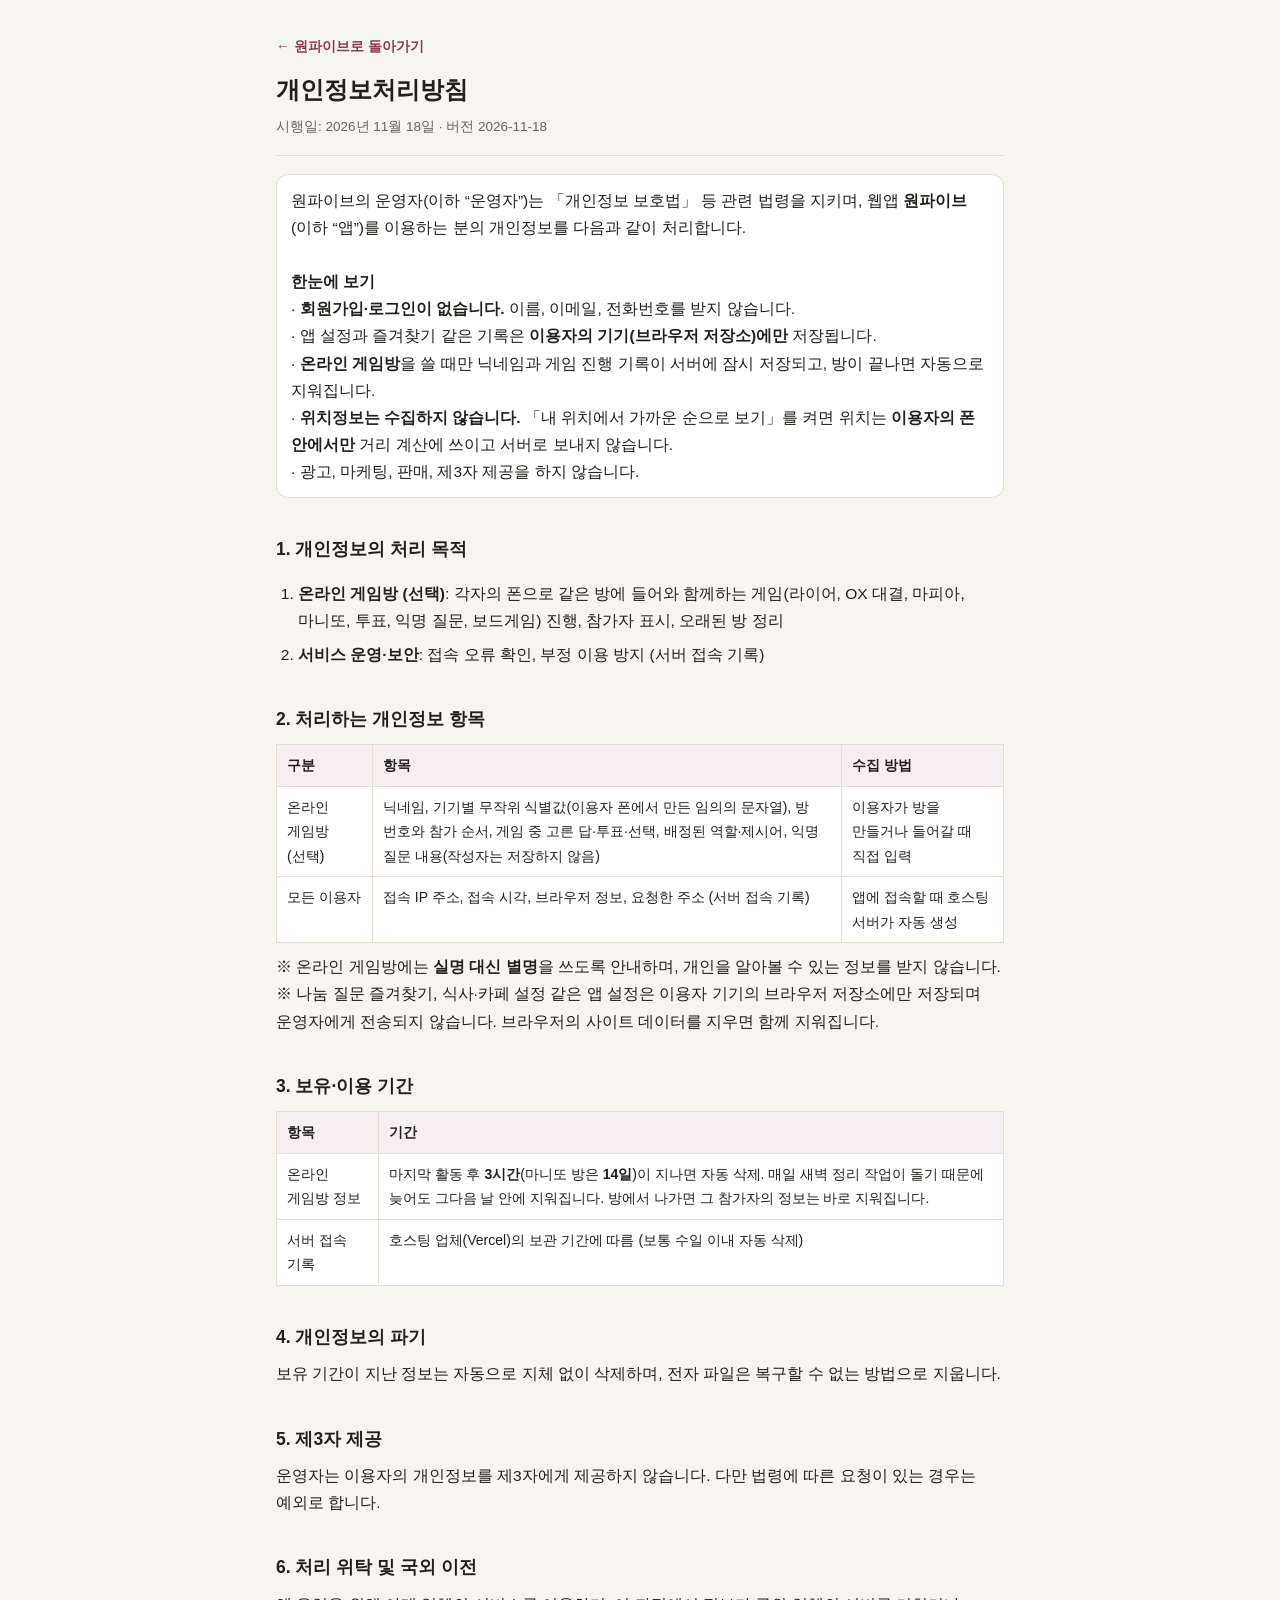
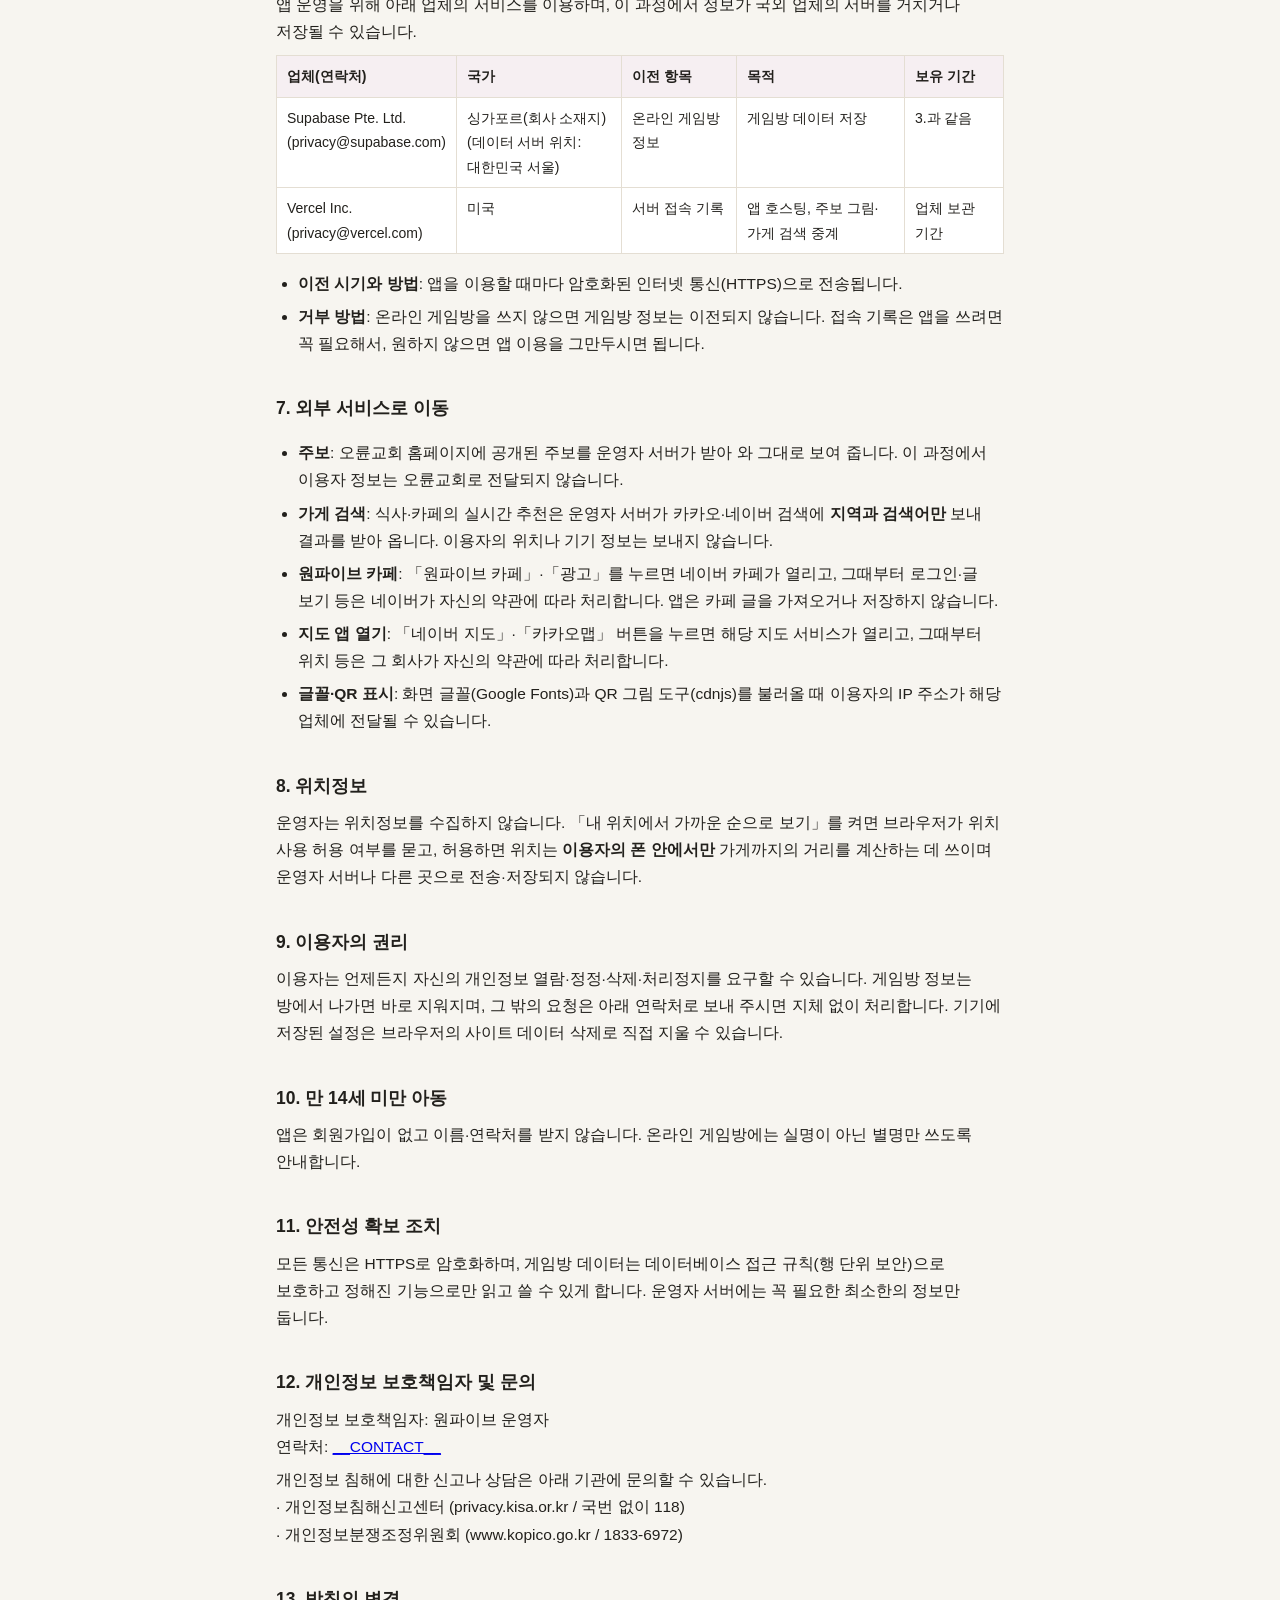
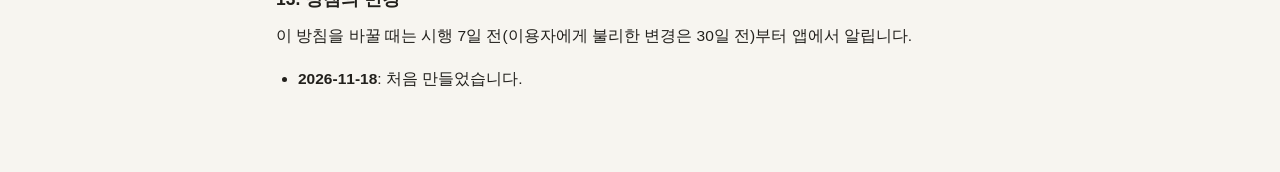
==== privacy.html @ e2923f2f "홈: 🎭 원파이브 카페 바로가기 + 📢 광고 게시판 버튼 (처리방침에 외부 링크 안내) Co-Authored-By: Claude Opus 5.5 <noreply@anthropic." ====
<!doctype html>
<html lang="ko">
<head>
<meta charset="utf-8">
<meta name="viewport" content="width=device-width,initial-scale=1">
<title>개인정보처리방침 · 원파이브</title>
<link rel="stylesheet" href="legal.css">
</head>
<body><div class="wrap">
<header><a href="/">← 원파이브로 돌아가기</a>
<h1>개인정보처리방침</h1>
<div class="meta">시행일: 2026년 11월 18일 · 버전 2026-11-18</div></header>

<div class="box">원파이브의 운영자(이하 “운영자”)는 「개인정보 보호법」 등 관련 법령을 지키며, 웹앱 <b>원파이브</b>(이하 “앱”)를 이용하는 분의 개인정보를 다음과 같이 처리합니다.<br><br>
<b>한눈에 보기</b><br>
· <b>회원가입·로그인이 없습니다.</b> 이름, 이메일, 전화번호를 받지 않습니다.<br>
· 앱 설정과 즐겨찾기 같은 기록은 <b>이용자의 기기(브라우저 저장소)에만</b> 저장됩니다.<br>
· <b>온라인 게임방</b>을 쓸 때만 닉네임과 게임 진행 기록이 서버에 잠시 저장되고, 방이 끝나면 자동으로 지워집니다.<br>
· <b>위치정보는 수집하지 않습니다.</b> 「내 위치에서 가까운 순으로 보기」를 켜면 위치는 <b>이용자의 폰 안에서만</b> 거리 계산에 쓰이고 서버로 보내지 않습니다.<br>
· 광고, 마케팅, 판매, 제3자 제공을 하지 않습니다.</div>

<h2 id="p1">1. 개인정보의 처리 목적</h2>
<ol>
<li><b>온라인 게임방 (선택)</b>: 각자의 폰으로 같은 방에 들어와 함께하는 게임(라이어, OX 대결, 마피아, 마니또, 투표, 익명 질문, 보드게임) 진행, 참가자 표시, 오래된 방 정리</li>
<li><b>서비스 운영·보안</b>: 접속 오류 확인, 부정 이용 방지 (서버 접속 기록)</li>
</ol>

<h2 id="p2">2. 처리하는 개인정보 항목</h2>
<table>
<tr><th>구분</th><th>항목</th><th>수집 방법</th></tr>
<tr><td>온라인 게임방 (선택)</td><td>닉네임, 기기별 무작위 식별값(이용자 폰에서 만든 임의의 문자열), 방 번호와 참가 순서, 게임 중 고른 답·투표·선택, 배정된 역할·제시어, 익명 질문 내용(작성자는 저장하지 않음)</td><td>이용자가 방을 만들거나 들어갈 때 직접 입력</td></tr>
<tr><td>모든 이용자</td><td>접속 IP 주소, 접속 시각, 브라우저 정보, 요청한 주소 (서버 접속 기록)</td><td>앱에 접속할 때 호스팅 서버가 자동 생성</td></tr>
</table>
<p>※ 온라인 게임방에는 <b>실명 대신 별명</b>을 쓰도록 안내하며, 개인을 알아볼 수 있는 정보를 받지 않습니다.<br>
※ 나눔 질문 즐겨찾기, 식사·카페 설정 같은 앱 설정은 이용자 기기의 브라우저 저장소에만 저장되며 운영자에게 전송되지 않습니다. 브라우저의 사이트 데이터를 지우면 함께 지워집니다.</p>

<h2 id="p3">3. 보유·이용 기간</h2>
<table>
<tr><th>항목</th><th>기간</th></tr>
<tr><td>온라인 게임방 정보</td><td>마지막 활동 후 <b>3시간</b>(마니또 방은 <b>14일</b>)이 지나면 자동 삭제. 매일 새벽 정리 작업이 돌기 때문에 늦어도 그다음 날 안에 지워집니다. 방에서 나가면 그 참가자의 정보는 바로 지워집니다.</td></tr>
<tr><td>서버 접속 기록</td><td>호스팅 업체(Vercel)의 보관 기간에 따름 (보통 수일 이내 자동 삭제)</td></tr>
</table>

<h2 id="p4">4. 개인정보의 파기</h2>
<p>보유 기간이 지난 정보는 자동으로 지체 없이 삭제하며, 전자 파일은 복구할 수 없는 방법으로 지웁니다.</p>

<h2 id="p5">5. 제3자 제공</h2>
<p>운영자는 이용자의 개인정보를 제3자에게 제공하지 않습니다. 다만 법령에 따른 요청이 있는 경우는 예외로 합니다.</p>

<h2 id="p6">6. 처리 위탁 및 국외 이전</h2>
<p>앱 운영을 위해 아래 업체의 서비스를 이용하며, 이 과정에서 정보가 국외 업체의 서버를 거치거나 저장될 수 있습니다.</p>
<table>
<tr><th>업체(연락처)</th><th>국가</th><th>이전 항목</th><th>목적</th><th>보유 기간</th></tr>
<tr><td>Supabase Pte. Ltd.<br>(privacy@supabase.com)</td><td>싱가포르(회사 소재지)<br>(데이터 서버 위치: 대한민국 서울)</td><td>온라인 게임방 정보</td><td>게임방 데이터 저장</td><td>3.과 같음</td></tr>
<tr><td>Vercel Inc.<br>(privacy@vercel.com)</td><td>미국</td><td>서버 접속 기록</td><td>앱 호스팅, 주보 그림·가게 검색 중계</td><td>업체 보관 기간</td></tr>
</table>
<ul>
<li><b>이전 시기와 방법</b>: 앱을 이용할 때마다 암호화된 인터넷 통신(HTTPS)으로 전송됩니다.</li>
<li><b>거부 방법</b>: 온라인 게임방을 쓰지 않으면 게임방 정보는 이전되지 않습니다. 접속 기록은 앱을 쓰려면 꼭 필요해서, 원하지 않으면 앱 이용을 그만두시면 됩니다.</li>
</ul>

<h2 id="p7">7. 외부 서비스로 이동</h2>
<ul>
<li><b>주보</b>: 오륜교회 홈페이지에 공개된 주보를 운영자 서버가 받아 와 그대로 보여 줍니다. 이 과정에서 이용자 정보는 오륜교회로 전달되지 않습니다.</li>
<li><b>가게 검색</b>: 식사·카페의 실시간 추천은 운영자 서버가 카카오·네이버 검색에 <b>지역과 검색어만</b> 보내 결과를 받아 옵니다. 이용자의 위치나 기기 정보는 보내지 않습니다.</li>
<li><b>원파이브 카페</b>: 「원파이브 카페」·「광고」를 누르면 네이버 카페가 열리고, 그때부터 로그인·글 보기 등은 네이버가 자신의 약관에 따라 처리합니다. 앱은 카페 글을 가져오거나 저장하지 않습니다.</li>
<li><b>지도 앱 열기</b>: 「네이버 지도」·「카카오맵」 버튼을 누르면 해당 지도 서비스가 열리고, 그때부터 위치 등은 그 회사가 자신의 약관에 따라 처리합니다.</li>
<li><b>글꼴·QR 표시</b>: 화면 글꼴(Google Fonts)과 QR 그림 도구(cdnjs)를 불러올 때 이용자의 IP 주소가 해당 업체에 전달될 수 있습니다.</li>
</ul>

<h2 id="p8">8. 위치정보</h2>
<p>운영자는 위치정보를 수집하지 않습니다. 「내 위치에서 가까운 순으로 보기」를 켜면 브라우저가 위치 사용 허용 여부를 묻고, 허용하면 위치는 <b>이용자의 폰 안에서만</b> 가게까지의 거리를 계산하는 데 쓰이며 운영자 서버나 다른 곳으로 전송·저장되지 않습니다.</p>

<h2 id="p9">9. 이용자의 권리</h2>
<p>이용자는 언제든지 자신의 개인정보 열람·정정·삭제·처리정지를 요구할 수 있습니다. 게임방 정보는 방에서 나가면 바로 지워지며, 그 밖의 요청은 아래 연락처로 보내 주시면 지체 없이 처리합니다. 기기에 저장된 설정은 브라우저의 사이트 데이터 삭제로 직접 지울 수 있습니다.</p>

<h2 id="p10">10. 만 14세 미만 아동</h2>
<p>앱은 회원가입이 없고 이름·연락처를 받지 않습니다. 온라인 게임방에는 실명이 아닌 별명만 쓰도록 안내합니다.</p>

<h2 id="p11">11. 안전성 확보 조치</h2>
<p>모든 통신은 HTTPS로 암호화하며, 게임방 데이터는 데이터베이스 접근 규칙(행 단위 보안)으로 보호하고 정해진 기능으로만 읽고 쓸 수 있게 합니다. 운영자 서버에는 꼭 필요한 최소한의 정보만 둡니다.</p>

<h2 id="p12">12. 개인정보 보호책임자 및 문의</h2>
<p>개인정보 보호책임자: 원파이브 운영자<br>연락처: <a href="mailto:__CONTACT__">__CONTACT__</a></p>
<p>개인정보 침해에 대한 신고나 상담은 아래 기관에 문의할 수 있습니다.<br>
· 개인정보침해신고센터 (privacy.kisa.or.kr / 국번 없이 118)<br>
· 개인정보분쟁조정위원회 (www.kopico.go.kr / 1833-6972)</p>

<h2 id="p13">13. 방침의 변경</h2>
<p>이 방침을 바꿀 때는 시행 7일 전(이용자에게 불리한 변경은 30일 전)부터 앱에서 알립니다.</p>
<ul><li><b>2026-11-18</b>: 처음 만들었습니다.</li></ul>
</div></body>
</html>
---- legal.css ----
:root{--bg:#F7F5F0;--surface:#fff;--ink:#22201C;--muted:#6B655C;--line:#E4DED3;--accent:#8A3A57}
@media (prefers-color-scheme:dark){:root{--bg:#141318;--surface:#1D1C22;--ink:#ECE8E1;--muted:#A49D93;--line:#33313A;--accent:#E39AB4}}
*{box-sizing:border-box}
body{margin:0;background:var(--bg);color:var(--ink);font-family:"Noto Sans KR",-apple-system,"Apple SD Gothic Neo","Malgun Gothic",sans-serif;font-size:15.5px;line-height:1.75;word-break:keep-all}
.wrap{max-width:760px;margin:0 auto;padding:24px 16px 64px}
header{padding:8px 0 16px;border-bottom:1px solid var(--line);margin-bottom:18px}
header a{color:var(--accent);text-decoration:none;font-weight:600;font-size:14px}
h1{font-size:24px;margin:10px 0 4px}
.meta{color:var(--muted);font-size:13.5px}
h2{font-size:17.5px;margin:30px 0 8px;padding-top:6px}
h3{font-size:15.5px;margin:18px 0 6px}
p,li{margin:6px 0}
ol,ul{padding-left:22px}
table{width:100%;border-collapse:collapse;margin:10px 0;font-size:14px;background:var(--surface)}
th,td{border:1px solid var(--line);padding:8px 10px;text-align:left;vertical-align:top}
th{background:color-mix(in srgb,var(--accent) 8%,var(--surface));font-weight:700;white-space:nowrap}
.box{background:var(--surface);border:1px solid var(--line);border-radius:12px;padding:12px 14px;margin:12px 0}
.toc a{color:var(--accent);text-decoration:none}
footer{margin-top:40px;color:var(--muted);font-size:13px;border-top:1px solid var(--line);padding-top:14px}
@media (max-width:560px){table{font-size:13px}th,td{padding:6px 7px}}
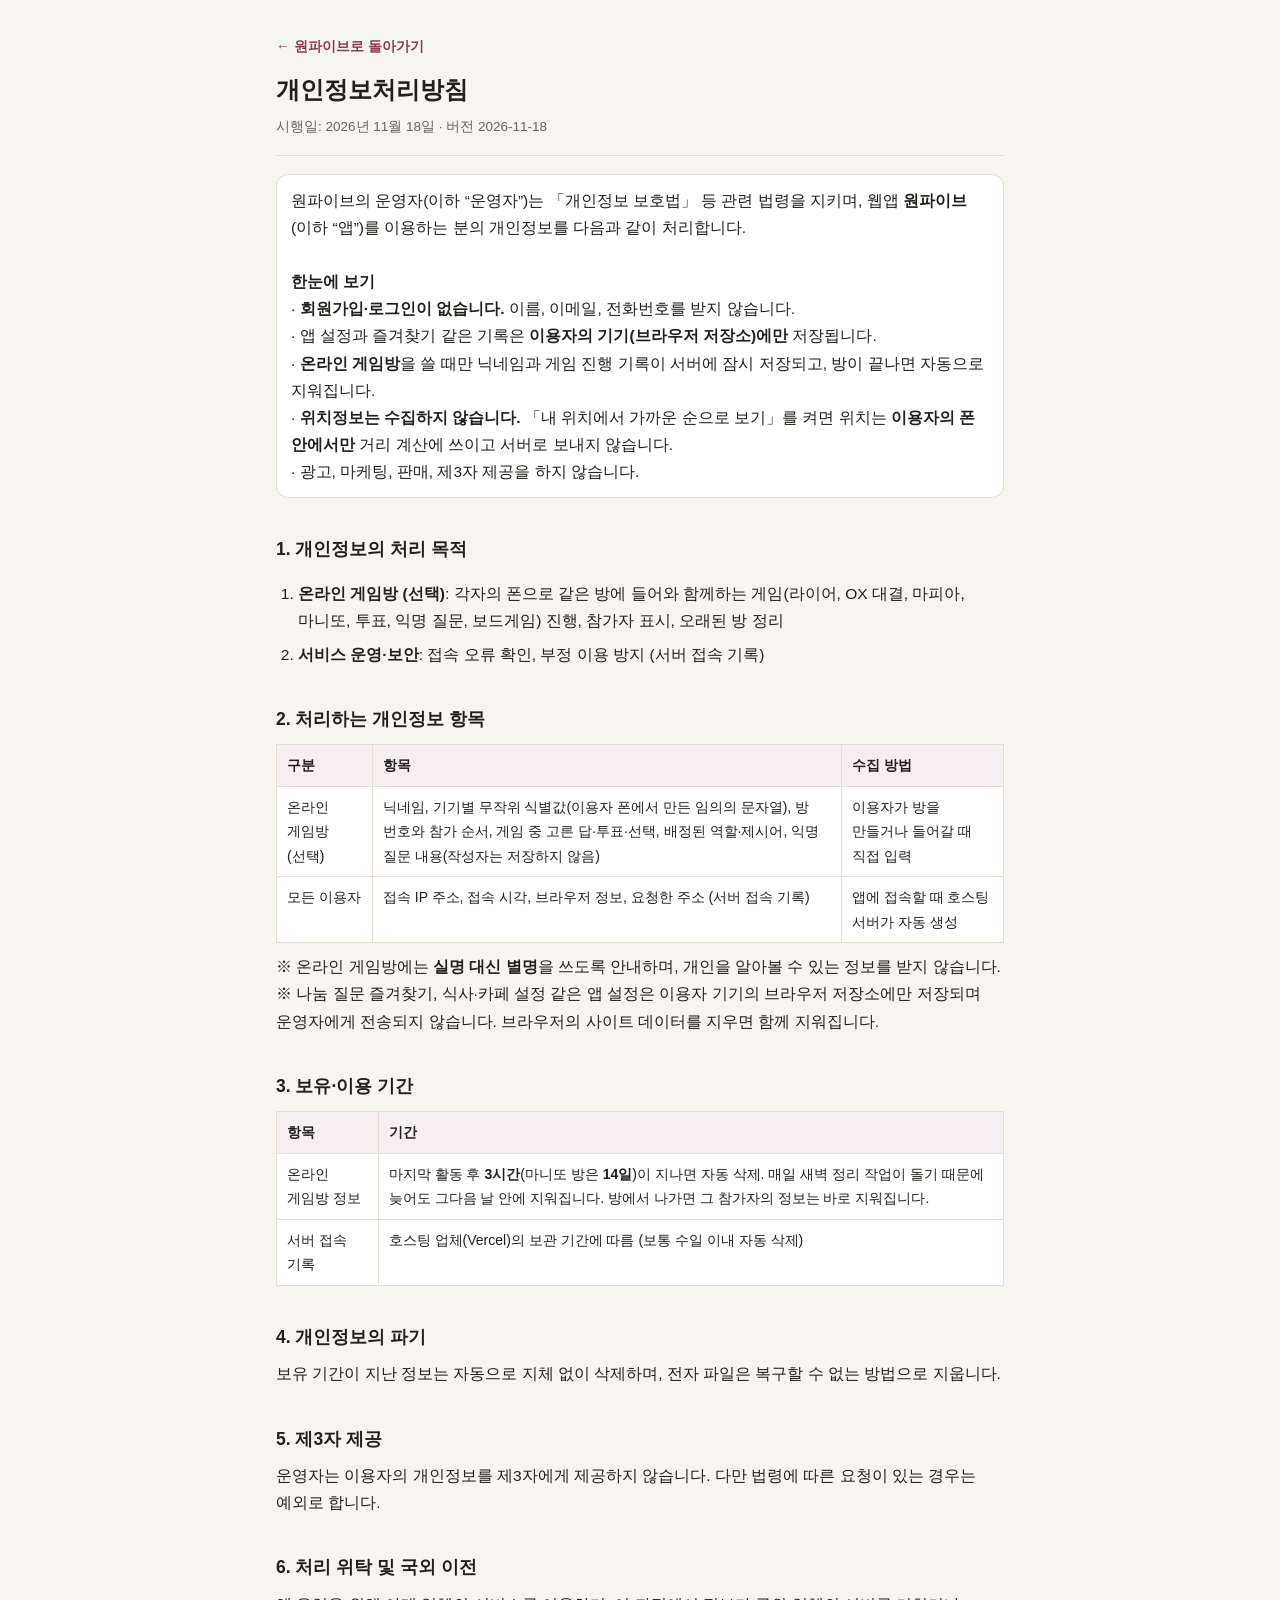
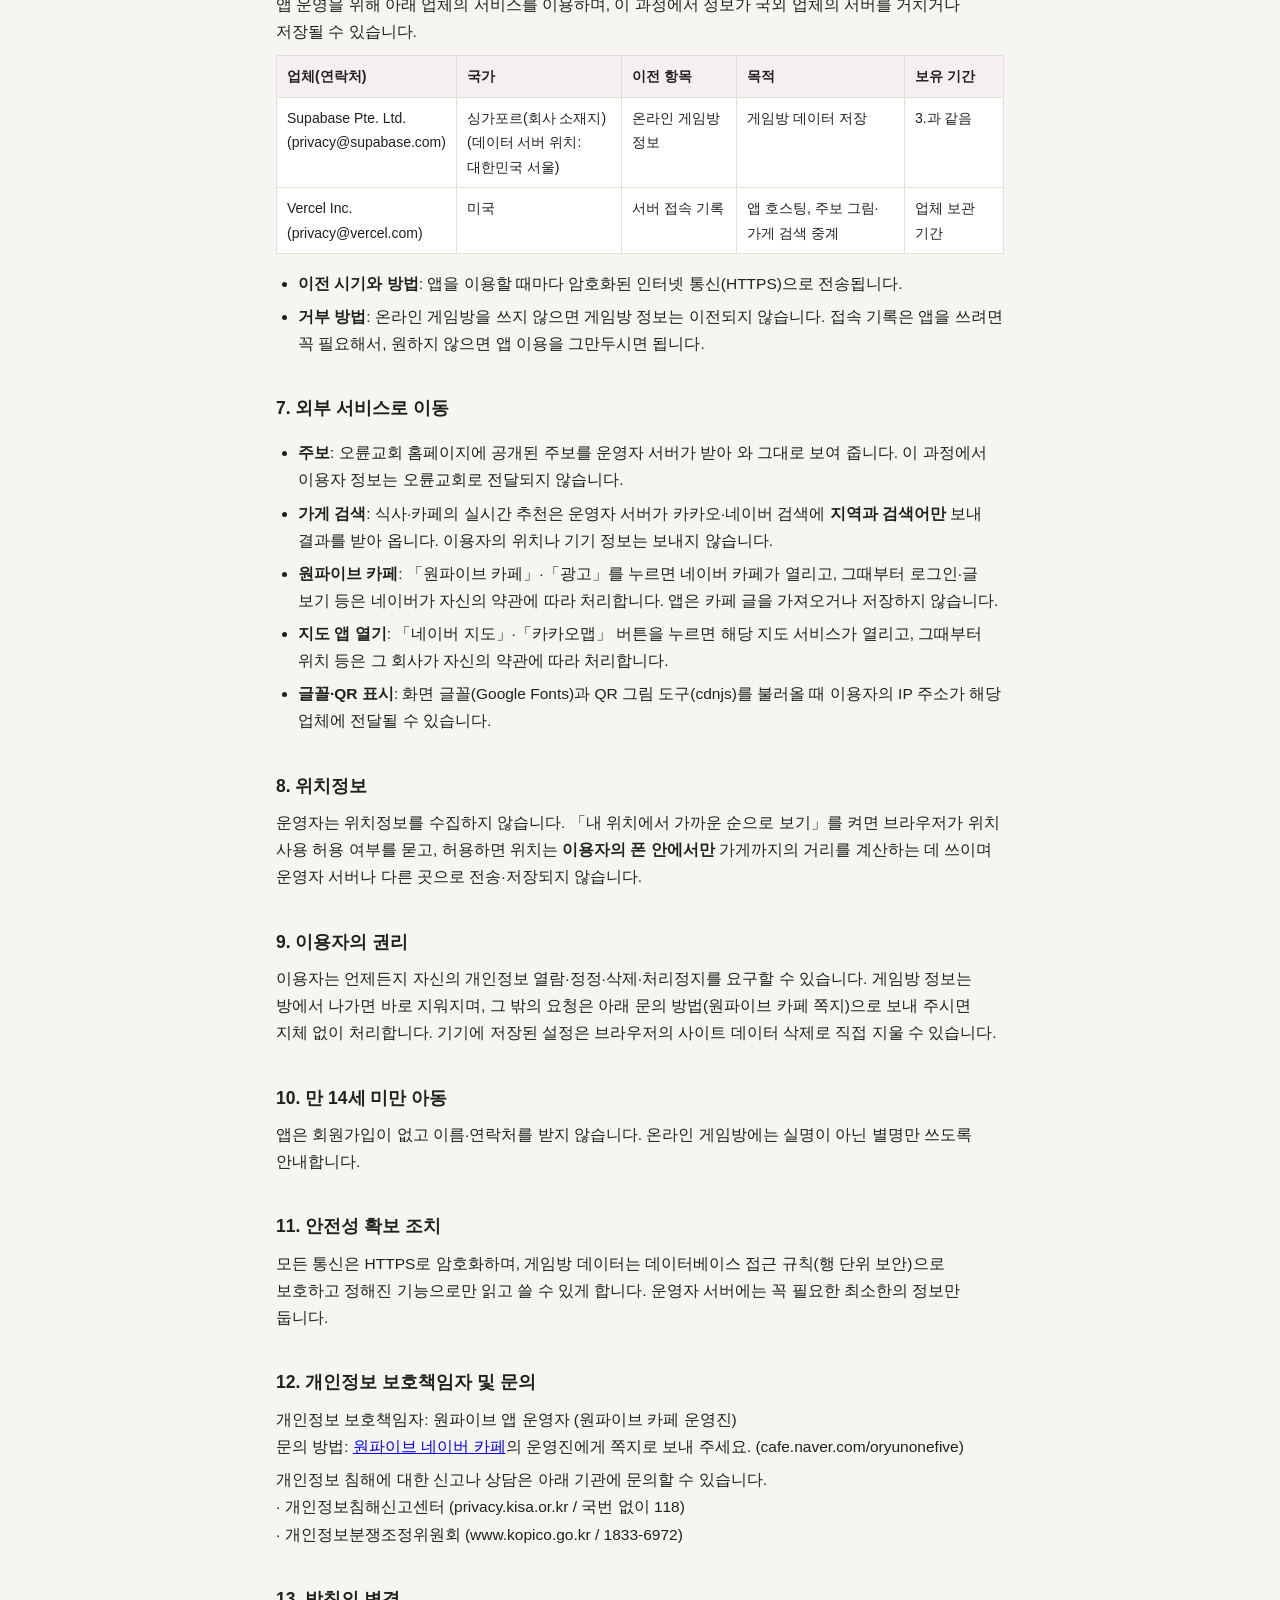
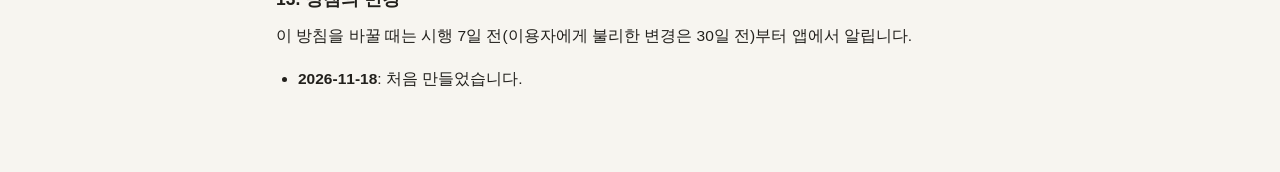
==== commit 67e5e60e: "약관·처리방침: 문의는 원파이브 네이버 카페 운영진 쪽지로 Co-Authored-By: Claude Opus 5.5 <noreply@anthropic.com> Claude-Sess" ====
--- a/privacy.html
+++ b/privacy.html
@@ -72,7 +72,7 @@
 <p>운영자는 위치정보를 수집하지 않습니다. 「내 위치에서 가까운 순으로 보기」를 켜면 브라우저가 위치 사용 허용 여부를 묻고, 허용하면 위치는 <b>이용자의 폰 안에서만</b> 가게까지의 거리를 계산하는 데 쓰이며 운영자 서버나 다른 곳으로 전송·저장되지 않습니다.</p>
 
 <h2 id="p9">9. 이용자의 권리</h2>
-<p>이용자는 언제든지 자신의 개인정보 열람·정정·삭제·처리정지를 요구할 수 있습니다. 게임방 정보는 방에서 나가면 바로 지워지며, 그 밖의 요청은 아래 연락처로 보내 주시면 지체 없이 처리합니다. 기기에 저장된 설정은 브라우저의 사이트 데이터 삭제로 직접 지울 수 있습니다.</p>
+<p>이용자는 언제든지 자신의 개인정보 열람·정정·삭제·처리정지를 요구할 수 있습니다. 게임방 정보는 방에서 나가면 바로 지워지며, 그 밖의 요청은 아래 문의 방법(원파이브 카페 쪽지)으로 보내 주시면 지체 없이 처리합니다. 기기에 저장된 설정은 브라우저의 사이트 데이터 삭제로 직접 지울 수 있습니다.</p>
 
 <h2 id="p10">10. 만 14세 미만 아동</h2>
 <p>앱은 회원가입이 없고 이름·연락처를 받지 않습니다. 온라인 게임방에는 실명이 아닌 별명만 쓰도록 안내합니다.</p>
@@ -81,7 +81,7 @@
 <p>모든 통신은 HTTPS로 암호화하며, 게임방 데이터는 데이터베이스 접근 규칙(행 단위 보안)으로 보호하고 정해진 기능으로만 읽고 쓸 수 있게 합니다. 운영자 서버에는 꼭 필요한 최소한의 정보만 둡니다.</p>
 
 <h2 id="p12">12. 개인정보 보호책임자 및 문의</h2>
-<p>개인정보 보호책임자: 원파이브 운영자<br>연락처: <a href="mailto:__CONTACT__">__CONTACT__</a></p>
+<p>개인정보 보호책임자: 원파이브 앱 운영자 (원파이브 카페 운영진)<br>문의 방법: <a href="https://cafe.naver.com/oryunonefive" target="_blank" rel="noopener">원파이브 네이버 카페</a>의 운영진에게 쪽지로 보내 주세요. (cafe.naver.com/oryunonefive)</p>
 <p>개인정보 침해에 대한 신고나 상담은 아래 기관에 문의할 수 있습니다.<br>
 · 개인정보침해신고센터 (privacy.kisa.or.kr / 국번 없이 118)<br>
 · 개인정보분쟁조정위원회 (www.kopico.go.kr / 1833-6972)</p>
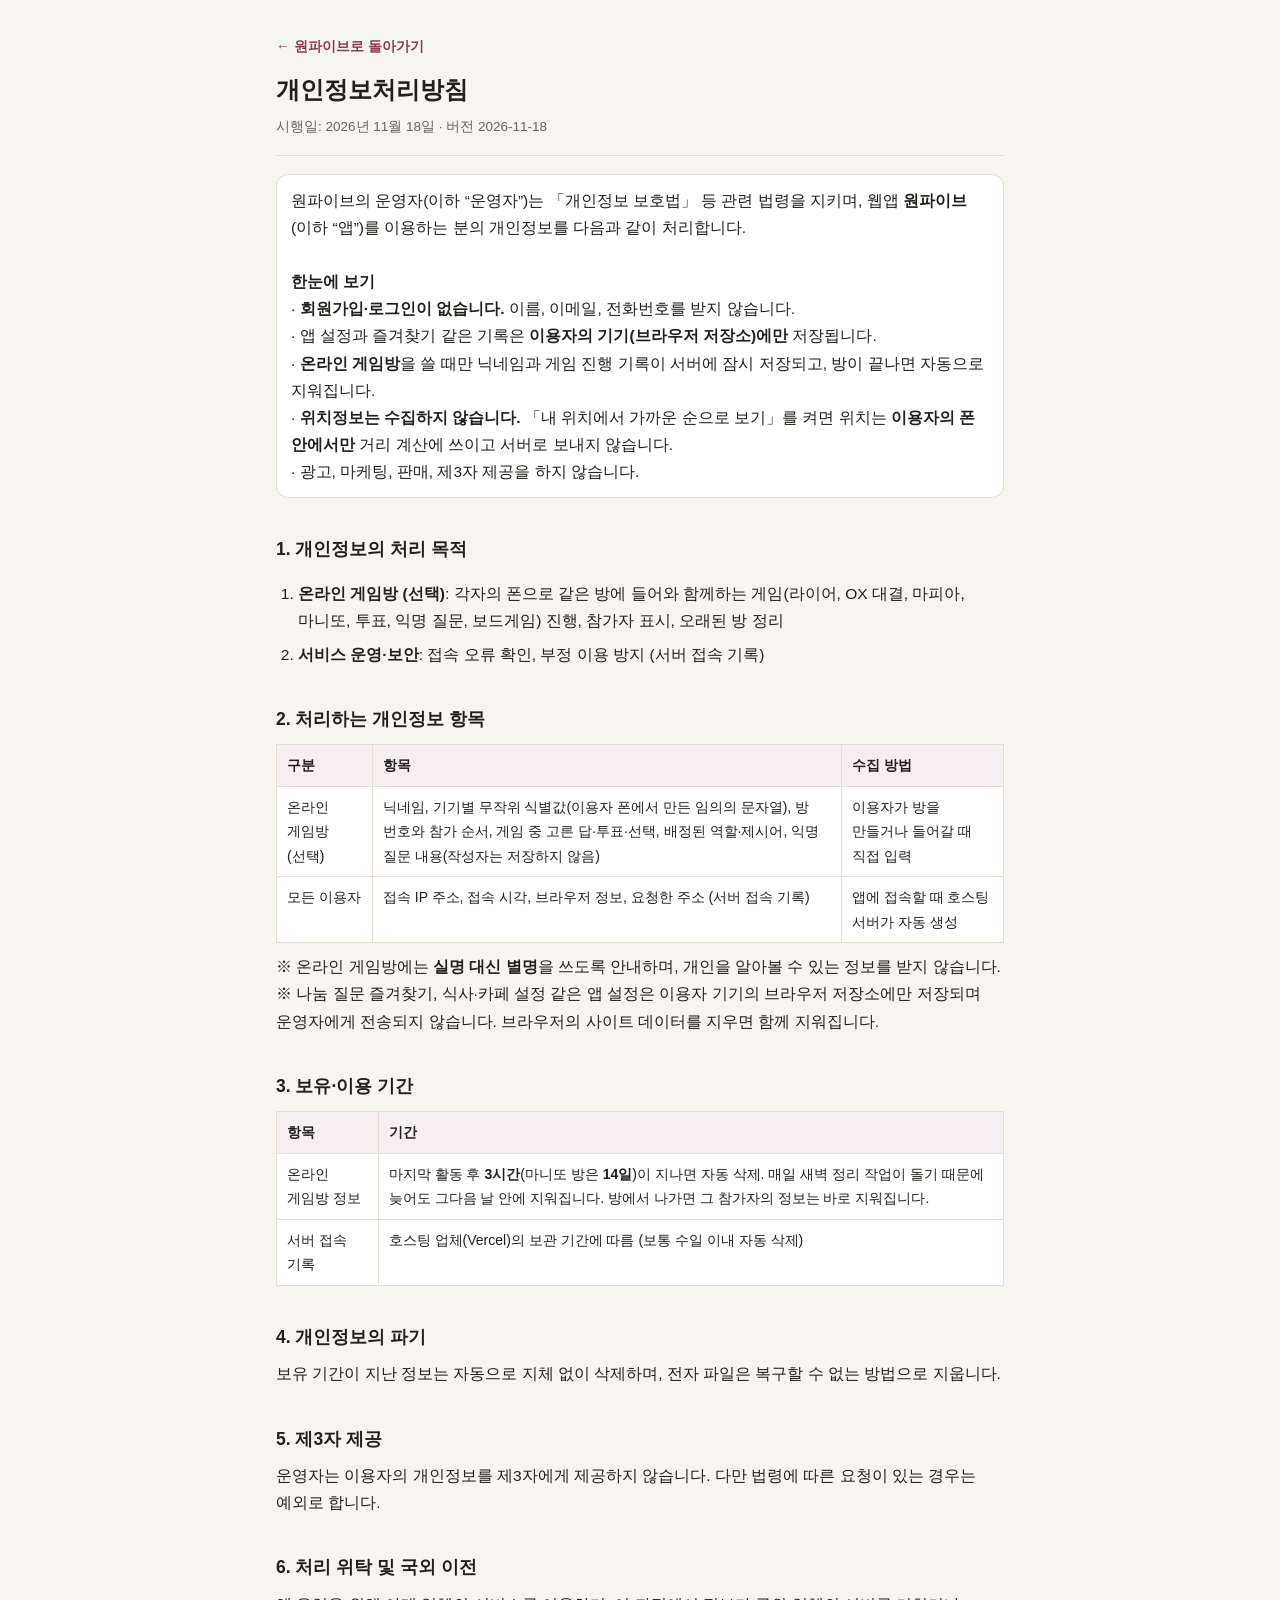
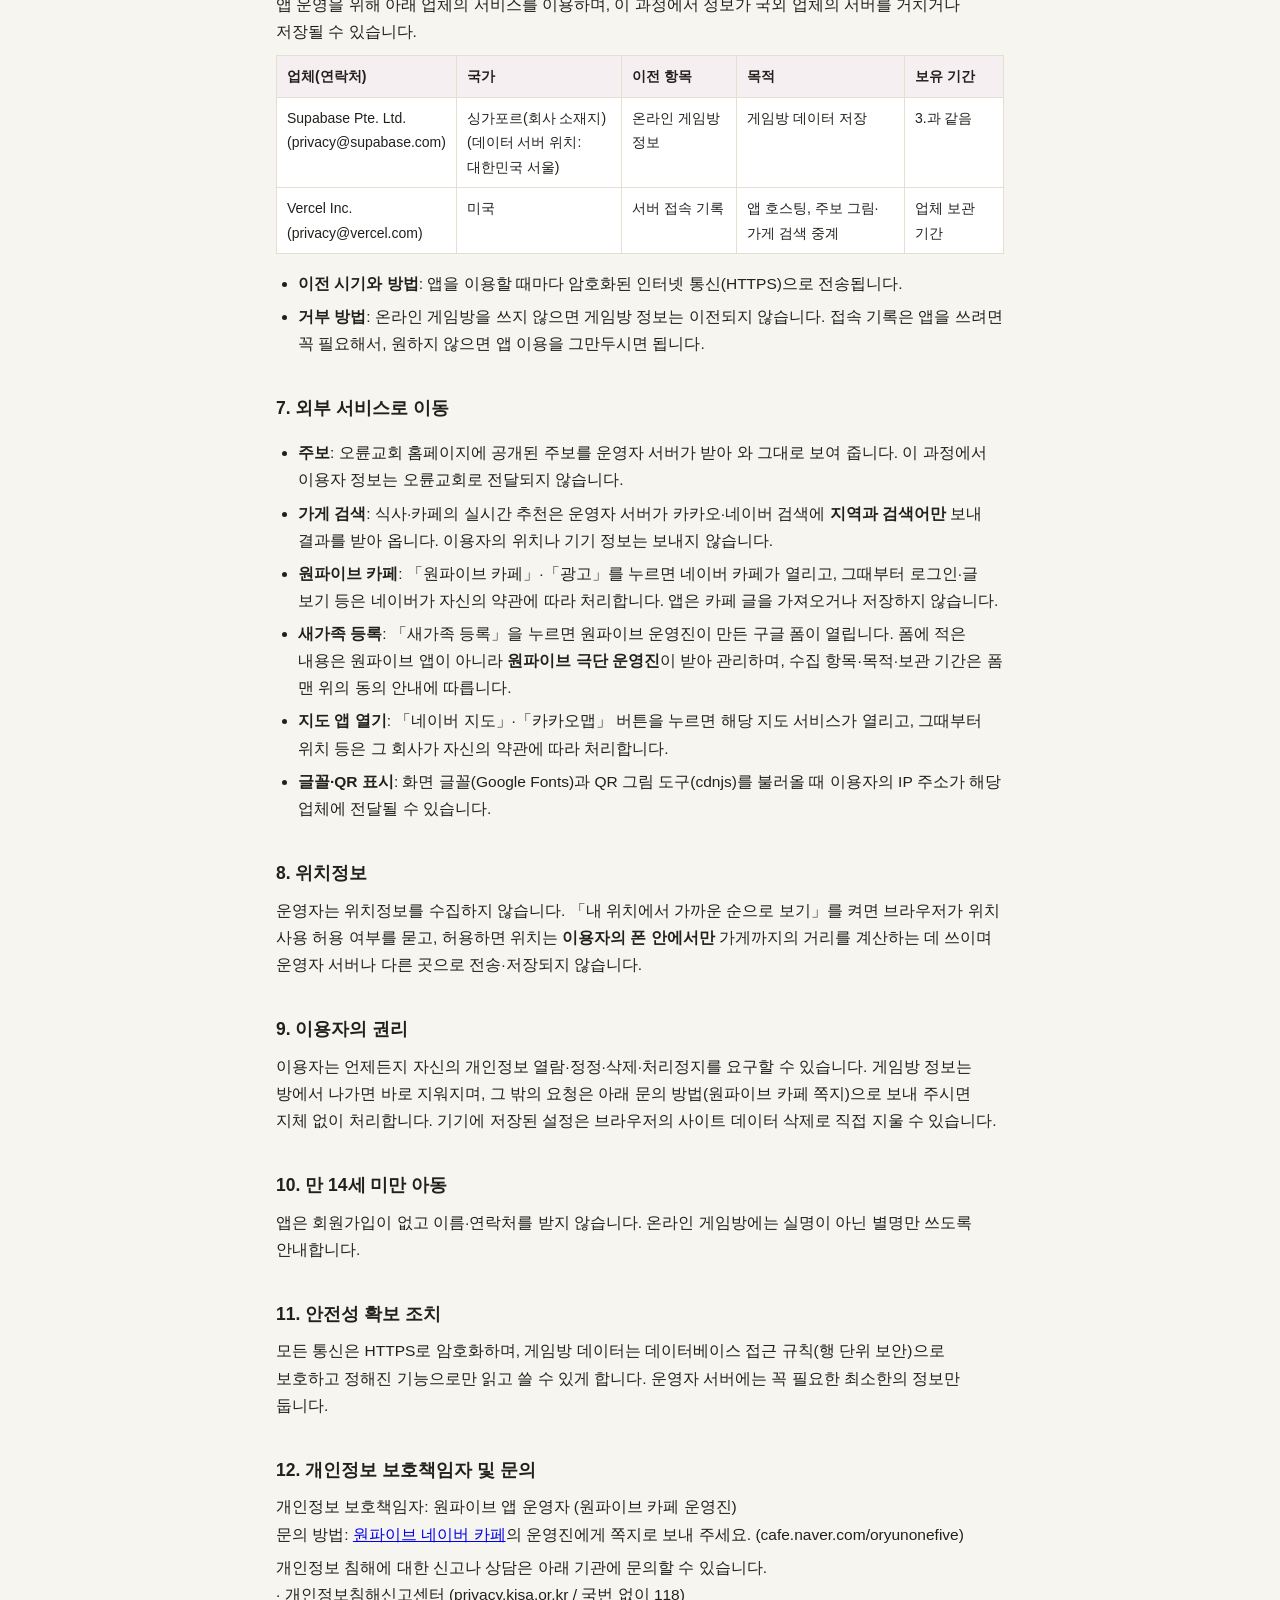
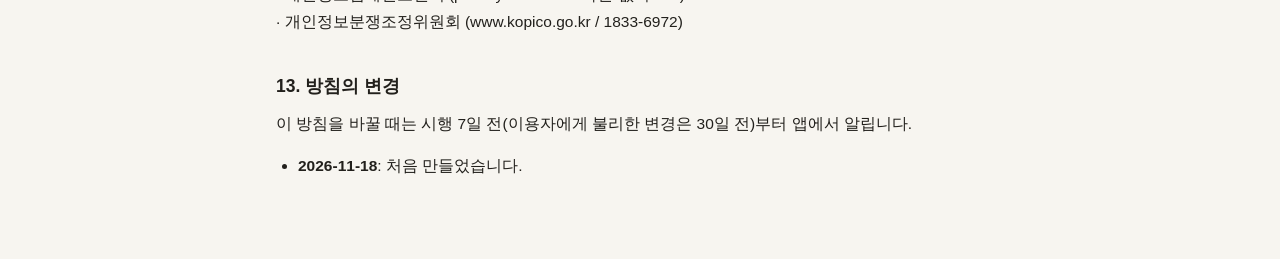
==== commit 32f9e07a: "홈: 🙋 새가족 등록 버튼 (구글 폼) · 처리방침에 안내 Co-Authored-By: Claude Opus 5.5 <noreply@anthropic.com> Claude-Sess" ====
--- a/privacy.html
+++ b/privacy.html
@@ -64,6 +64,7 @@
 <li><b>주보</b>: 오륜교회 홈페이지에 공개된 주보를 운영자 서버가 받아 와 그대로 보여 줍니다. 이 과정에서 이용자 정보는 오륜교회로 전달되지 않습니다.</li>
 <li><b>가게 검색</b>: 식사·카페의 실시간 추천은 운영자 서버가 카카오·네이버 검색에 <b>지역과 검색어만</b> 보내 결과를 받아 옵니다. 이용자의 위치나 기기 정보는 보내지 않습니다.</li>
 <li><b>원파이브 카페</b>: 「원파이브 카페」·「광고」를 누르면 네이버 카페가 열리고, 그때부터 로그인·글 보기 등은 네이버가 자신의 약관에 따라 처리합니다. 앱은 카페 글을 가져오거나 저장하지 않습니다.</li>
+<li><b>새가족 등록</b>: 「새가족 등록」을 누르면 원파이브 운영진이 만든 구글 폼이 열립니다. 폼에 적은 내용은 원파이브 앱이 아니라 <b>원파이브 극단 운영진</b>이 받아 관리하며, 수집 항목·목적·보관 기간은 폼 맨 위의 동의 안내에 따릅니다.</li>
 <li><b>지도 앱 열기</b>: 「네이버 지도」·「카카오맵」 버튼을 누르면 해당 지도 서비스가 열리고, 그때부터 위치 등은 그 회사가 자신의 약관에 따라 처리합니다.</li>
 <li><b>글꼴·QR 표시</b>: 화면 글꼴(Google Fonts)과 QR 그림 도구(cdnjs)를 불러올 때 이용자의 IP 주소가 해당 업체에 전달될 수 있습니다.</li>
 </ul>
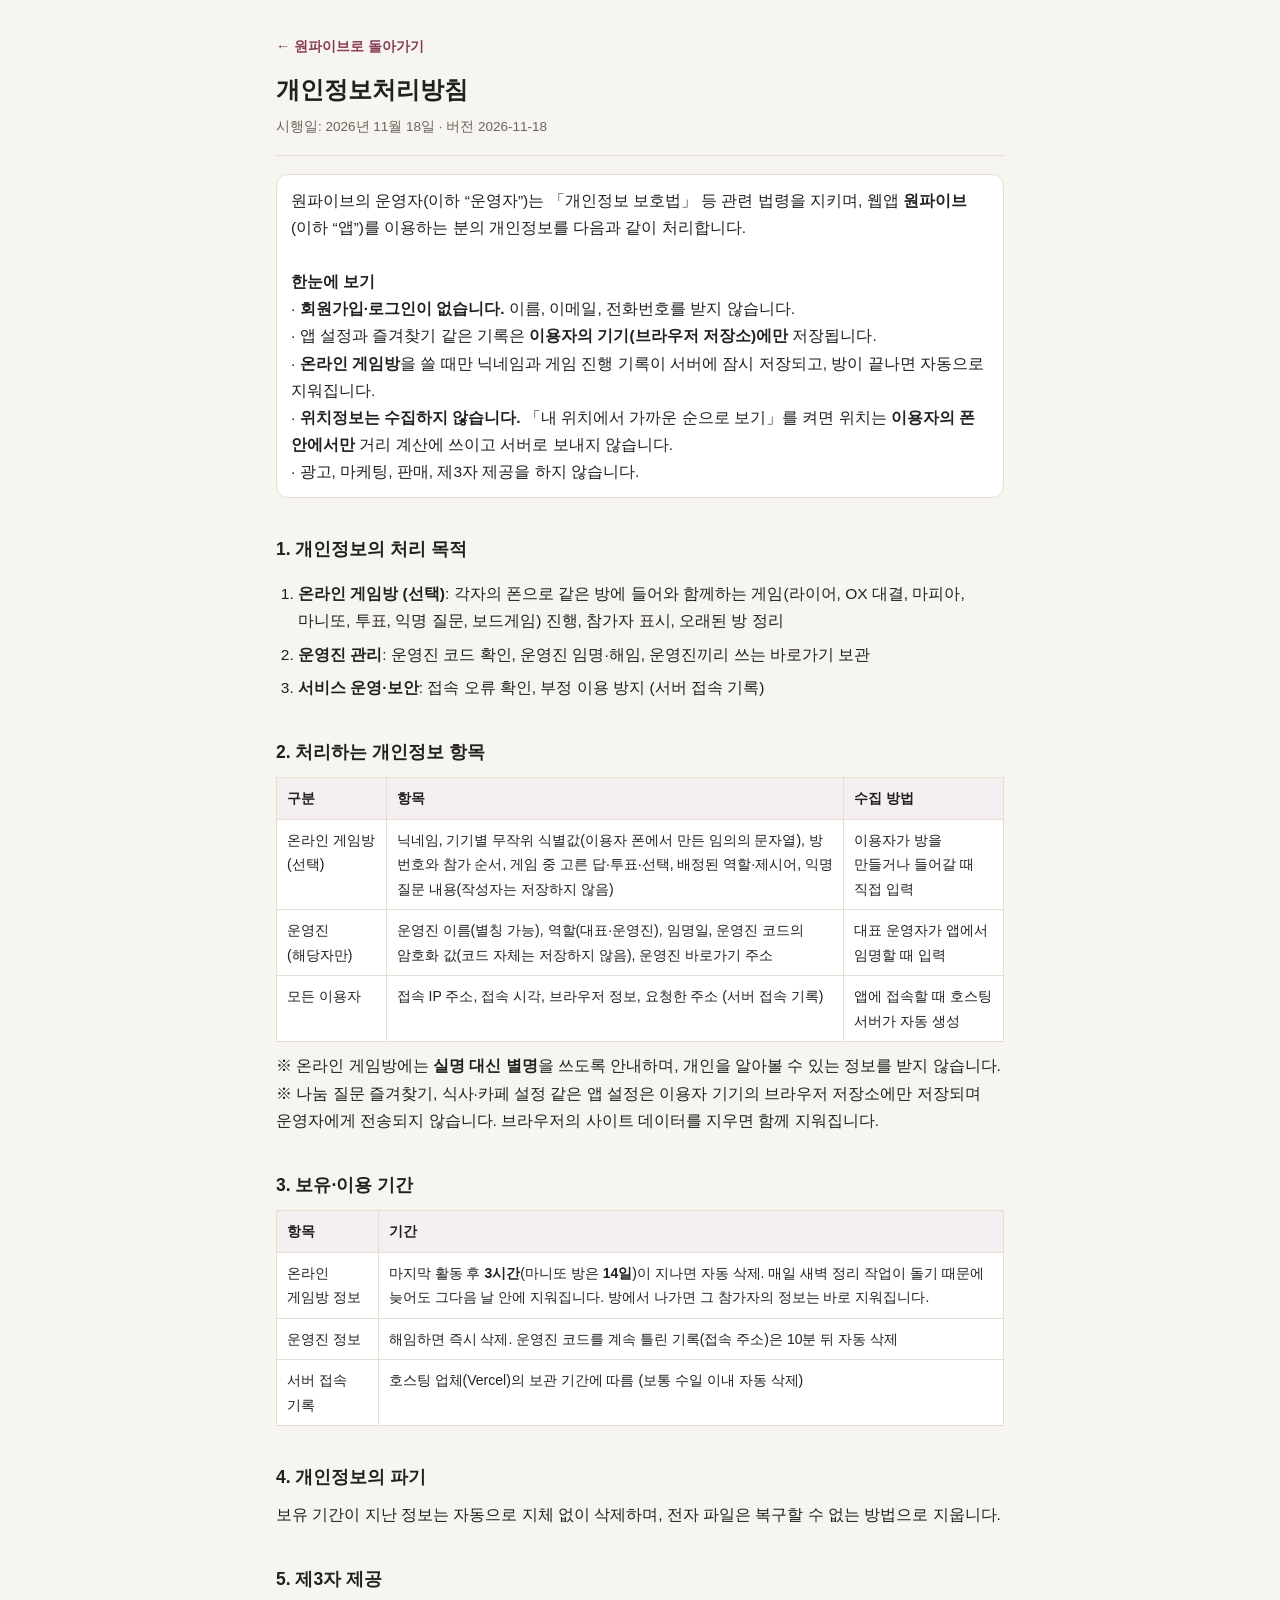
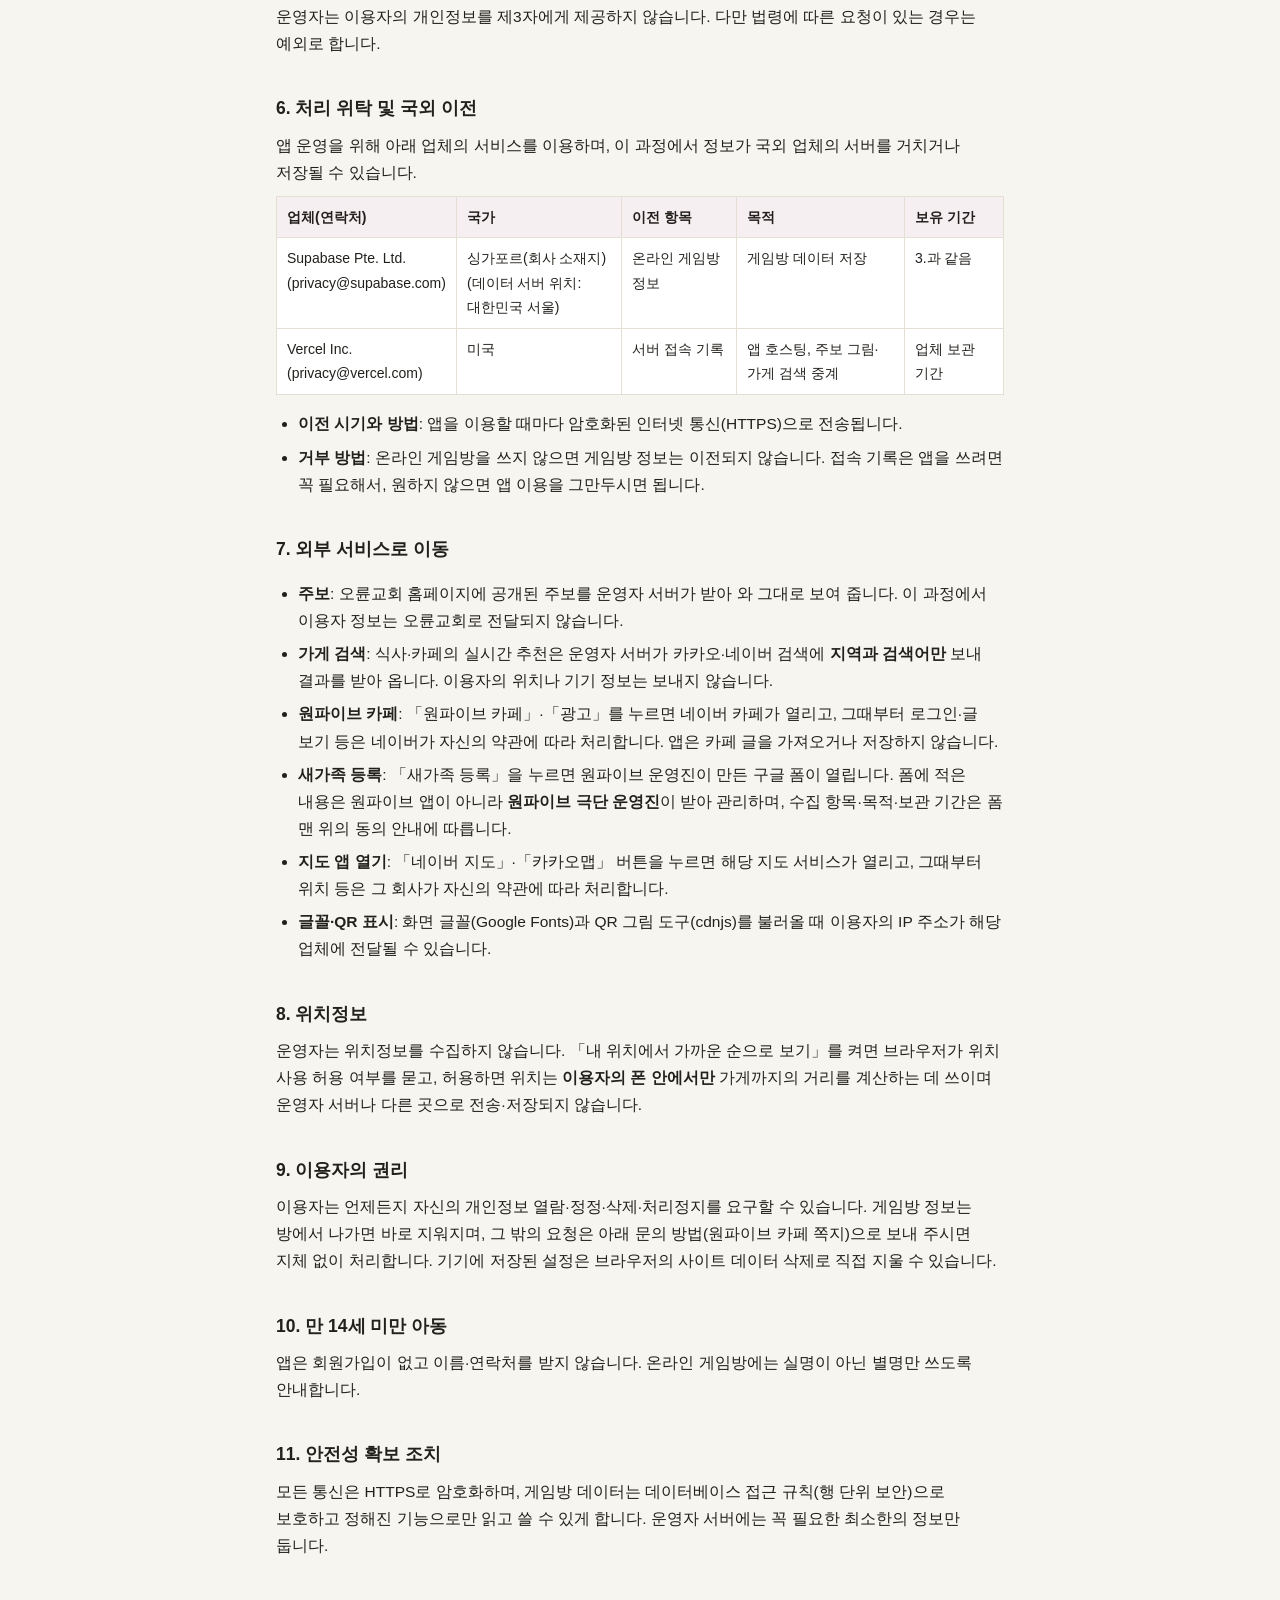
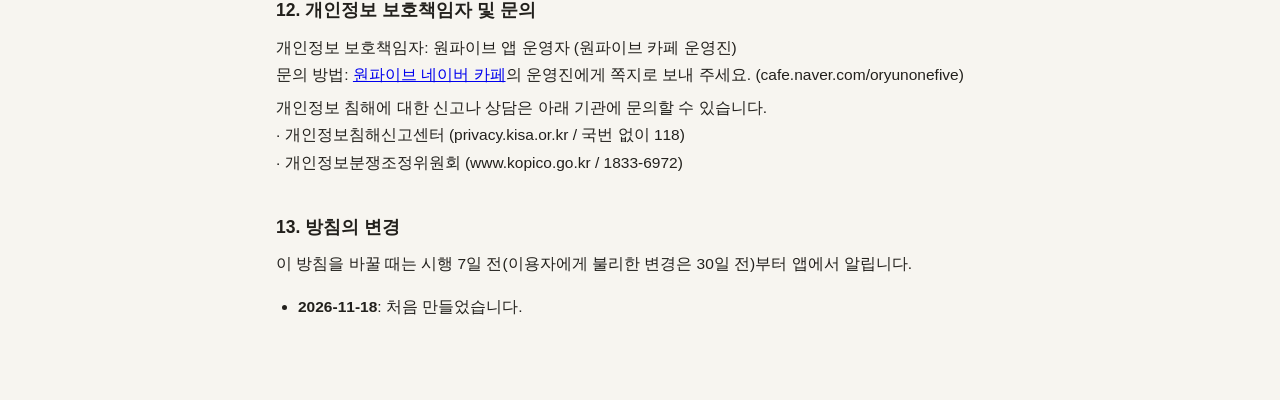
==== commit 21e81379: "🔒 운영진: 운영진 코드로 들어가기 · 운영진 바로가기(함께 보기·고치기) · 대표가 운영진 임명/해임/코드 새로 · 처리방침 반영 + 홈 맨 아래가 아래 탭에 가려지던 문제 고침" ====
--- a/privacy.html
+++ b/privacy.html
@@ -22,6 +22,7 @@
 <h2 id="p1">1. 개인정보의 처리 목적</h2>
 <ol>
 <li><b>온라인 게임방 (선택)</b>: 각자의 폰으로 같은 방에 들어와 함께하는 게임(라이어, OX 대결, 마피아, 마니또, 투표, 익명 질문, 보드게임) 진행, 참가자 표시, 오래된 방 정리</li>
+<li><b>운영진 관리</b>: 운영진 코드 확인, 운영진 임명·해임, 운영진끼리 쓰는 바로가기 보관</li>
 <li><b>서비스 운영·보안</b>: 접속 오류 확인, 부정 이용 방지 (서버 접속 기록)</li>
 </ol>
 
@@ -29,6 +30,7 @@
 <table>
 <tr><th>구분</th><th>항목</th><th>수집 방법</th></tr>
 <tr><td>온라인 게임방 (선택)</td><td>닉네임, 기기별 무작위 식별값(이용자 폰에서 만든 임의의 문자열), 방 번호와 참가 순서, 게임 중 고른 답·투표·선택, 배정된 역할·제시어, 익명 질문 내용(작성자는 저장하지 않음)</td><td>이용자가 방을 만들거나 들어갈 때 직접 입력</td></tr>
+<tr><td>운영진 (해당자만)</td><td>운영진 이름(별칭 가능), 역할(대표·운영진), 임명일, 운영진 코드의 암호화 값(코드 자체는 저장하지 않음), 운영진 바로가기 주소</td><td>대표 운영자가 앱에서 임명할 때 입력</td></tr>
 <tr><td>모든 이용자</td><td>접속 IP 주소, 접속 시각, 브라우저 정보, 요청한 주소 (서버 접속 기록)</td><td>앱에 접속할 때 호스팅 서버가 자동 생성</td></tr>
 </table>
 <p>※ 온라인 게임방에는 <b>실명 대신 별명</b>을 쓰도록 안내하며, 개인을 알아볼 수 있는 정보를 받지 않습니다.<br>
@@ -38,6 +40,7 @@
 <table>
 <tr><th>항목</th><th>기간</th></tr>
 <tr><td>온라인 게임방 정보</td><td>마지막 활동 후 <b>3시간</b>(마니또 방은 <b>14일</b>)이 지나면 자동 삭제. 매일 새벽 정리 작업이 돌기 때문에 늦어도 그다음 날 안에 지워집니다. 방에서 나가면 그 참가자의 정보는 바로 지워집니다.</td></tr>
+<tr><td>운영진 정보</td><td>해임하면 즉시 삭제. 운영진 코드를 계속 틀린 기록(접속 주소)은 10분 뒤 자동 삭제</td></tr>
 <tr><td>서버 접속 기록</td><td>호스팅 업체(Vercel)의 보관 기간에 따름 (보통 수일 이내 자동 삭제)</td></tr>
 </table>
 
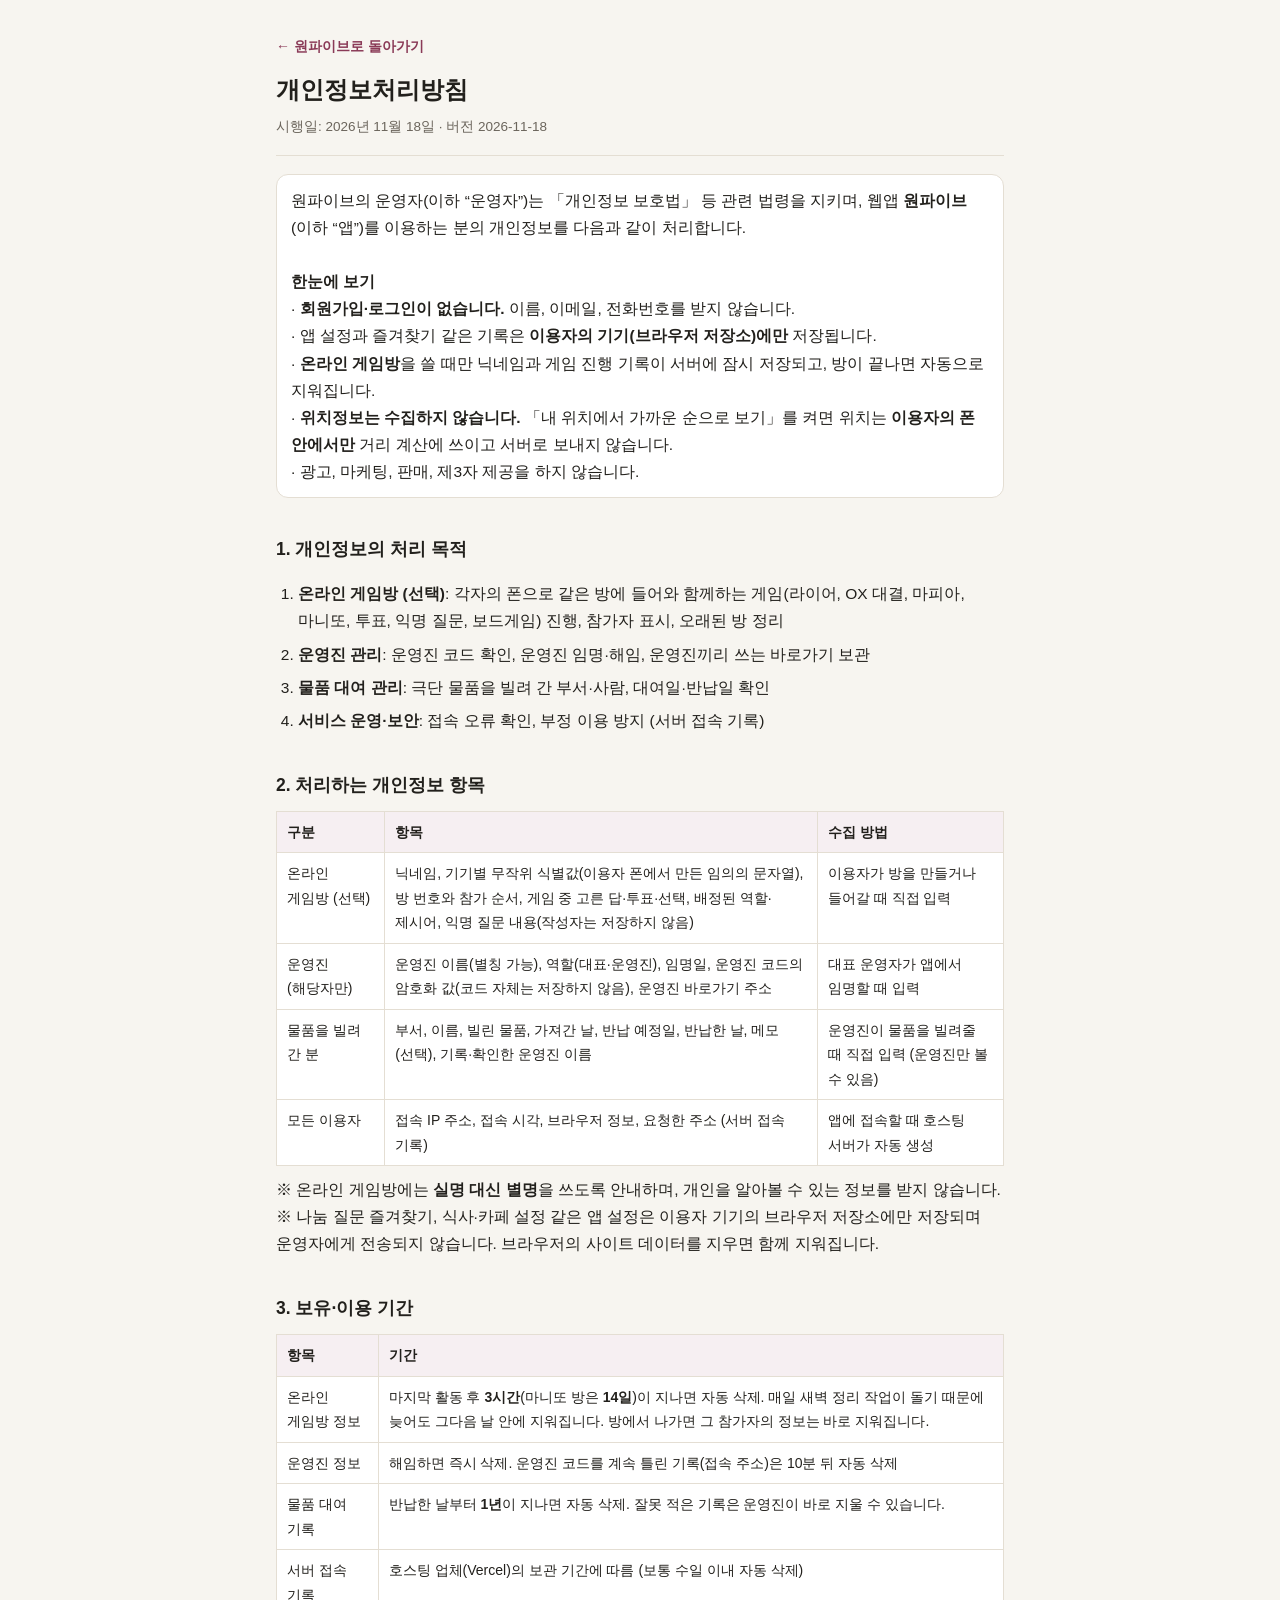
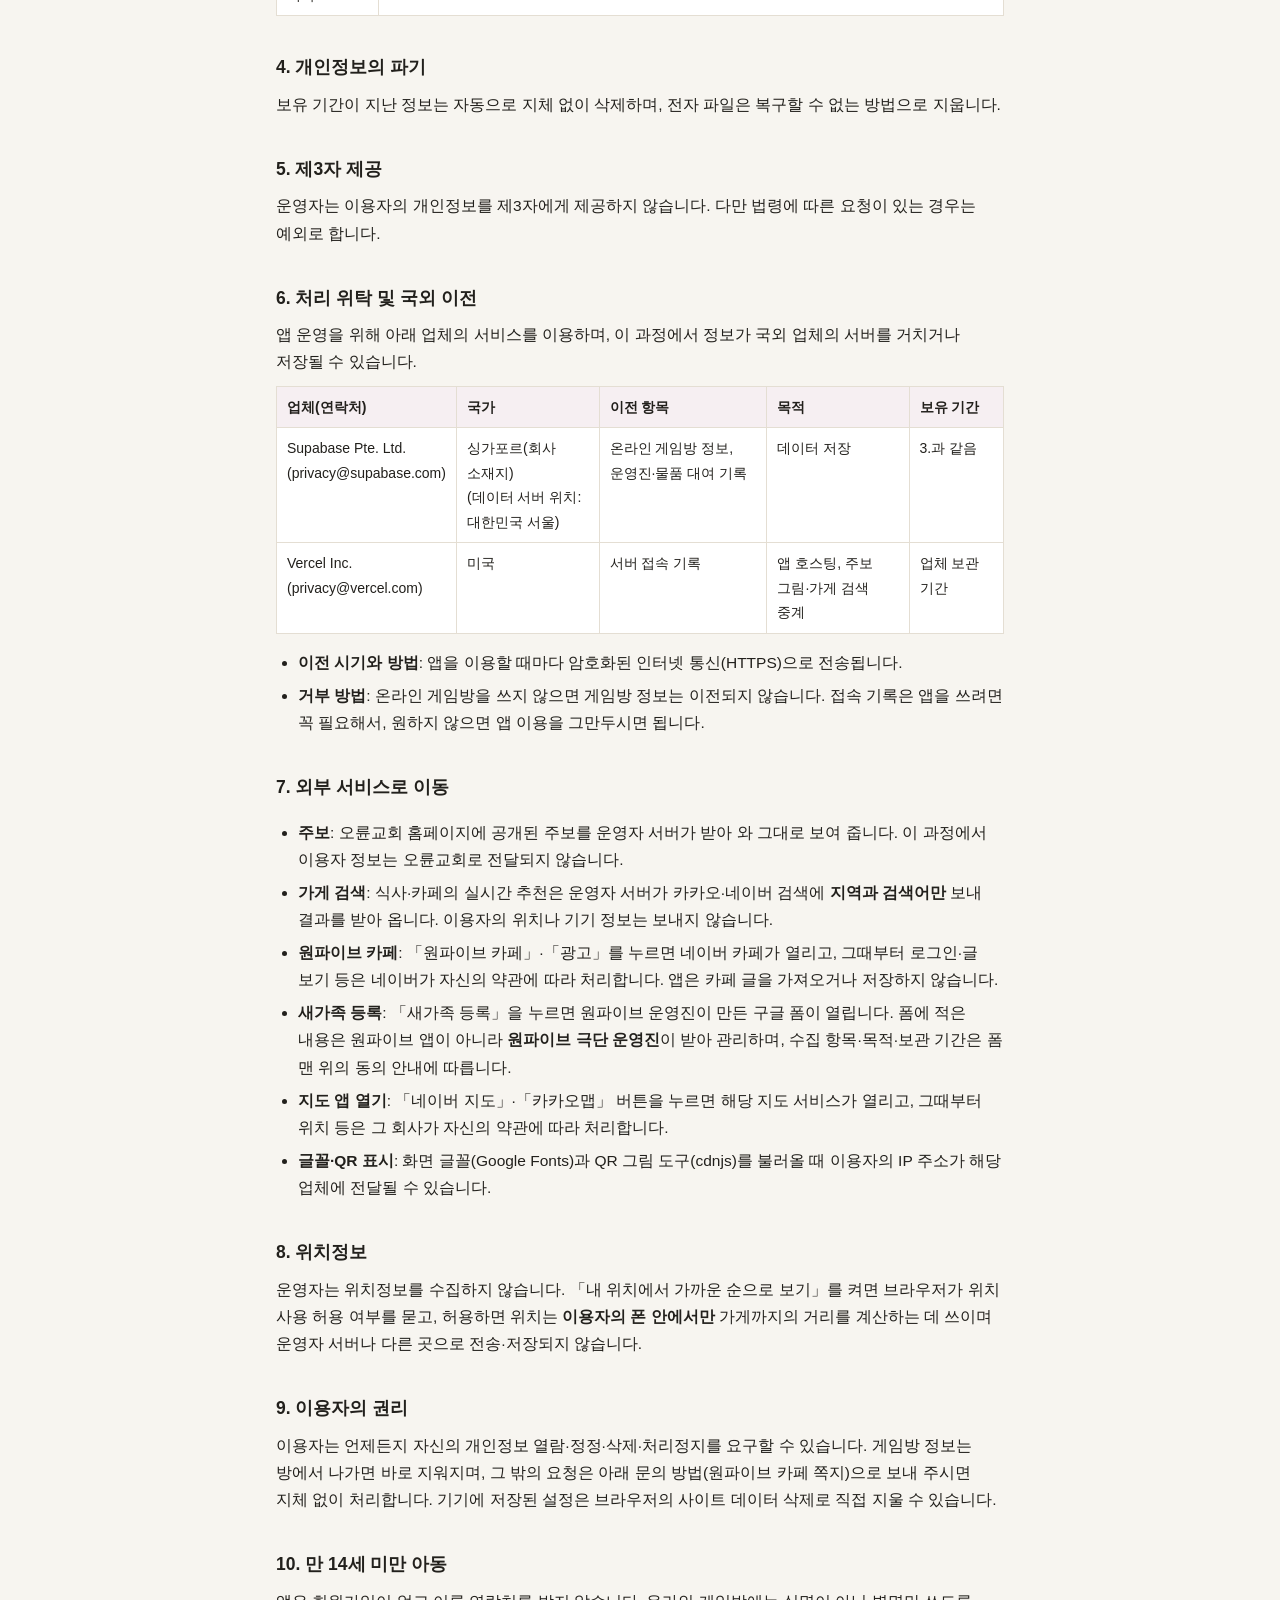
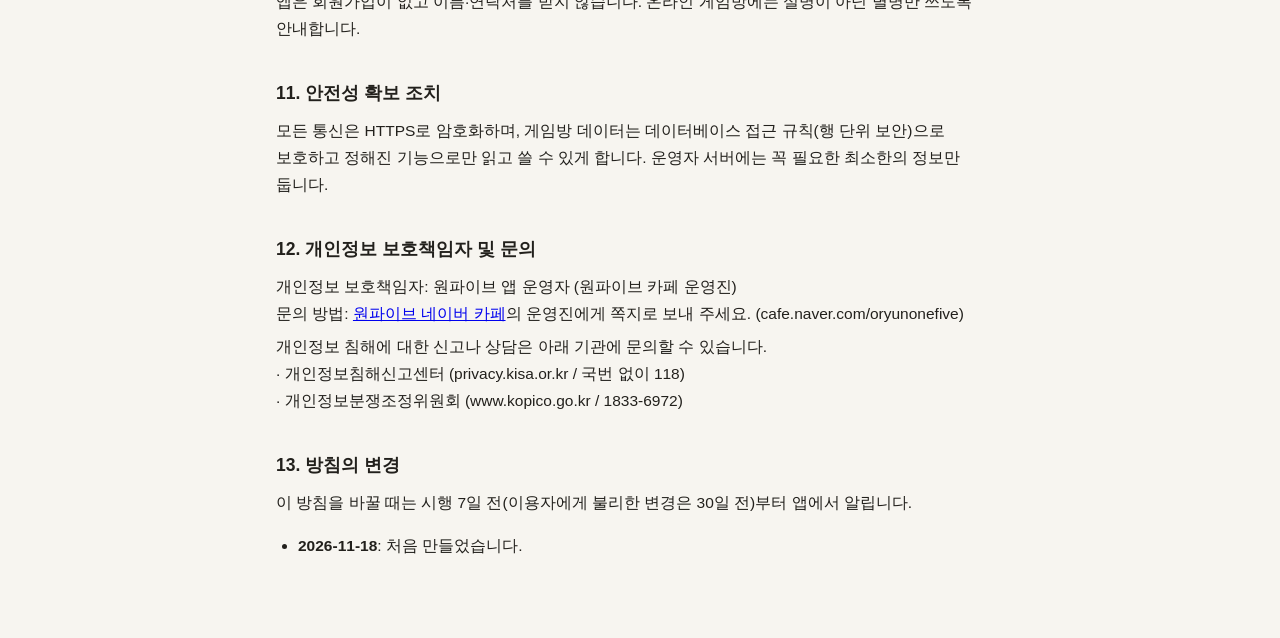
==== commit d8c405c6: "🔒 운영진: 📦 물품 대여 기록 (부서·사람·물품·날짜, 반납 확인/취소, 반납 지남 표시) + 운영진 메뉴 탭(물품 대여·바로가기·운영진) · 처리방침 반영 Co-Authored" ====
--- a/privacy.html
+++ b/privacy.html
@@ -23,6 +23,7 @@
 <ol>
 <li><b>온라인 게임방 (선택)</b>: 각자의 폰으로 같은 방에 들어와 함께하는 게임(라이어, OX 대결, 마피아, 마니또, 투표, 익명 질문, 보드게임) 진행, 참가자 표시, 오래된 방 정리</li>
 <li><b>운영진 관리</b>: 운영진 코드 확인, 운영진 임명·해임, 운영진끼리 쓰는 바로가기 보관</li>
+<li><b>물품 대여 관리</b>: 극단 물품을 빌려 간 부서·사람, 대여일·반납일 확인</li>
 <li><b>서비스 운영·보안</b>: 접속 오류 확인, 부정 이용 방지 (서버 접속 기록)</li>
 </ol>
 
@@ -31,6 +32,7 @@
 <tr><th>구분</th><th>항목</th><th>수집 방법</th></tr>
 <tr><td>온라인 게임방 (선택)</td><td>닉네임, 기기별 무작위 식별값(이용자 폰에서 만든 임의의 문자열), 방 번호와 참가 순서, 게임 중 고른 답·투표·선택, 배정된 역할·제시어, 익명 질문 내용(작성자는 저장하지 않음)</td><td>이용자가 방을 만들거나 들어갈 때 직접 입력</td></tr>
 <tr><td>운영진 (해당자만)</td><td>운영진 이름(별칭 가능), 역할(대표·운영진), 임명일, 운영진 코드의 암호화 값(코드 자체는 저장하지 않음), 운영진 바로가기 주소</td><td>대표 운영자가 앱에서 임명할 때 입력</td></tr>
+<tr><td>물품을 빌려 간 분</td><td>부서, 이름, 빌린 물품, 가져간 날, 반납 예정일, 반납한 날, 메모(선택), 기록·확인한 운영진 이름</td><td>운영진이 물품을 빌려줄 때 직접 입력 (운영진만 볼 수 있음)</td></tr>
 <tr><td>모든 이용자</td><td>접속 IP 주소, 접속 시각, 브라우저 정보, 요청한 주소 (서버 접속 기록)</td><td>앱에 접속할 때 호스팅 서버가 자동 생성</td></tr>
 </table>
 <p>※ 온라인 게임방에는 <b>실명 대신 별명</b>을 쓰도록 안내하며, 개인을 알아볼 수 있는 정보를 받지 않습니다.<br>
@@ -41,6 +43,7 @@
 <tr><th>항목</th><th>기간</th></tr>
 <tr><td>온라인 게임방 정보</td><td>마지막 활동 후 <b>3시간</b>(마니또 방은 <b>14일</b>)이 지나면 자동 삭제. 매일 새벽 정리 작업이 돌기 때문에 늦어도 그다음 날 안에 지워집니다. 방에서 나가면 그 참가자의 정보는 바로 지워집니다.</td></tr>
 <tr><td>운영진 정보</td><td>해임하면 즉시 삭제. 운영진 코드를 계속 틀린 기록(접속 주소)은 10분 뒤 자동 삭제</td></tr>
+<tr><td>물품 대여 기록</td><td>반납한 날부터 <b>1년</b>이 지나면 자동 삭제. 잘못 적은 기록은 운영진이 바로 지울 수 있습니다.</td></tr>
 <tr><td>서버 접속 기록</td><td>호스팅 업체(Vercel)의 보관 기간에 따름 (보통 수일 이내 자동 삭제)</td></tr>
 </table>
 
@@ -54,7 +57,7 @@
 <p>앱 운영을 위해 아래 업체의 서비스를 이용하며, 이 과정에서 정보가 국외 업체의 서버를 거치거나 저장될 수 있습니다.</p>
 <table>
 <tr><th>업체(연락처)</th><th>국가</th><th>이전 항목</th><th>목적</th><th>보유 기간</th></tr>
-<tr><td>Supabase Pte. Ltd.<br>(privacy@supabase.com)</td><td>싱가포르(회사 소재지)<br>(데이터 서버 위치: 대한민국 서울)</td><td>온라인 게임방 정보</td><td>게임방 데이터 저장</td><td>3.과 같음</td></tr>
+<tr><td>Supabase Pte. Ltd.<br>(privacy@supabase.com)</td><td>싱가포르(회사 소재지)<br>(데이터 서버 위치: 대한민국 서울)</td><td>온라인 게임방 정보, 운영진·물품 대여 기록</td><td>데이터 저장</td><td>3.과 같음</td></tr>
 <tr><td>Vercel Inc.<br>(privacy@vercel.com)</td><td>미국</td><td>서버 접속 기록</td><td>앱 호스팅, 주보 그림·가게 검색 중계</td><td>업체 보관 기간</td></tr>
 </table>
 <ul>
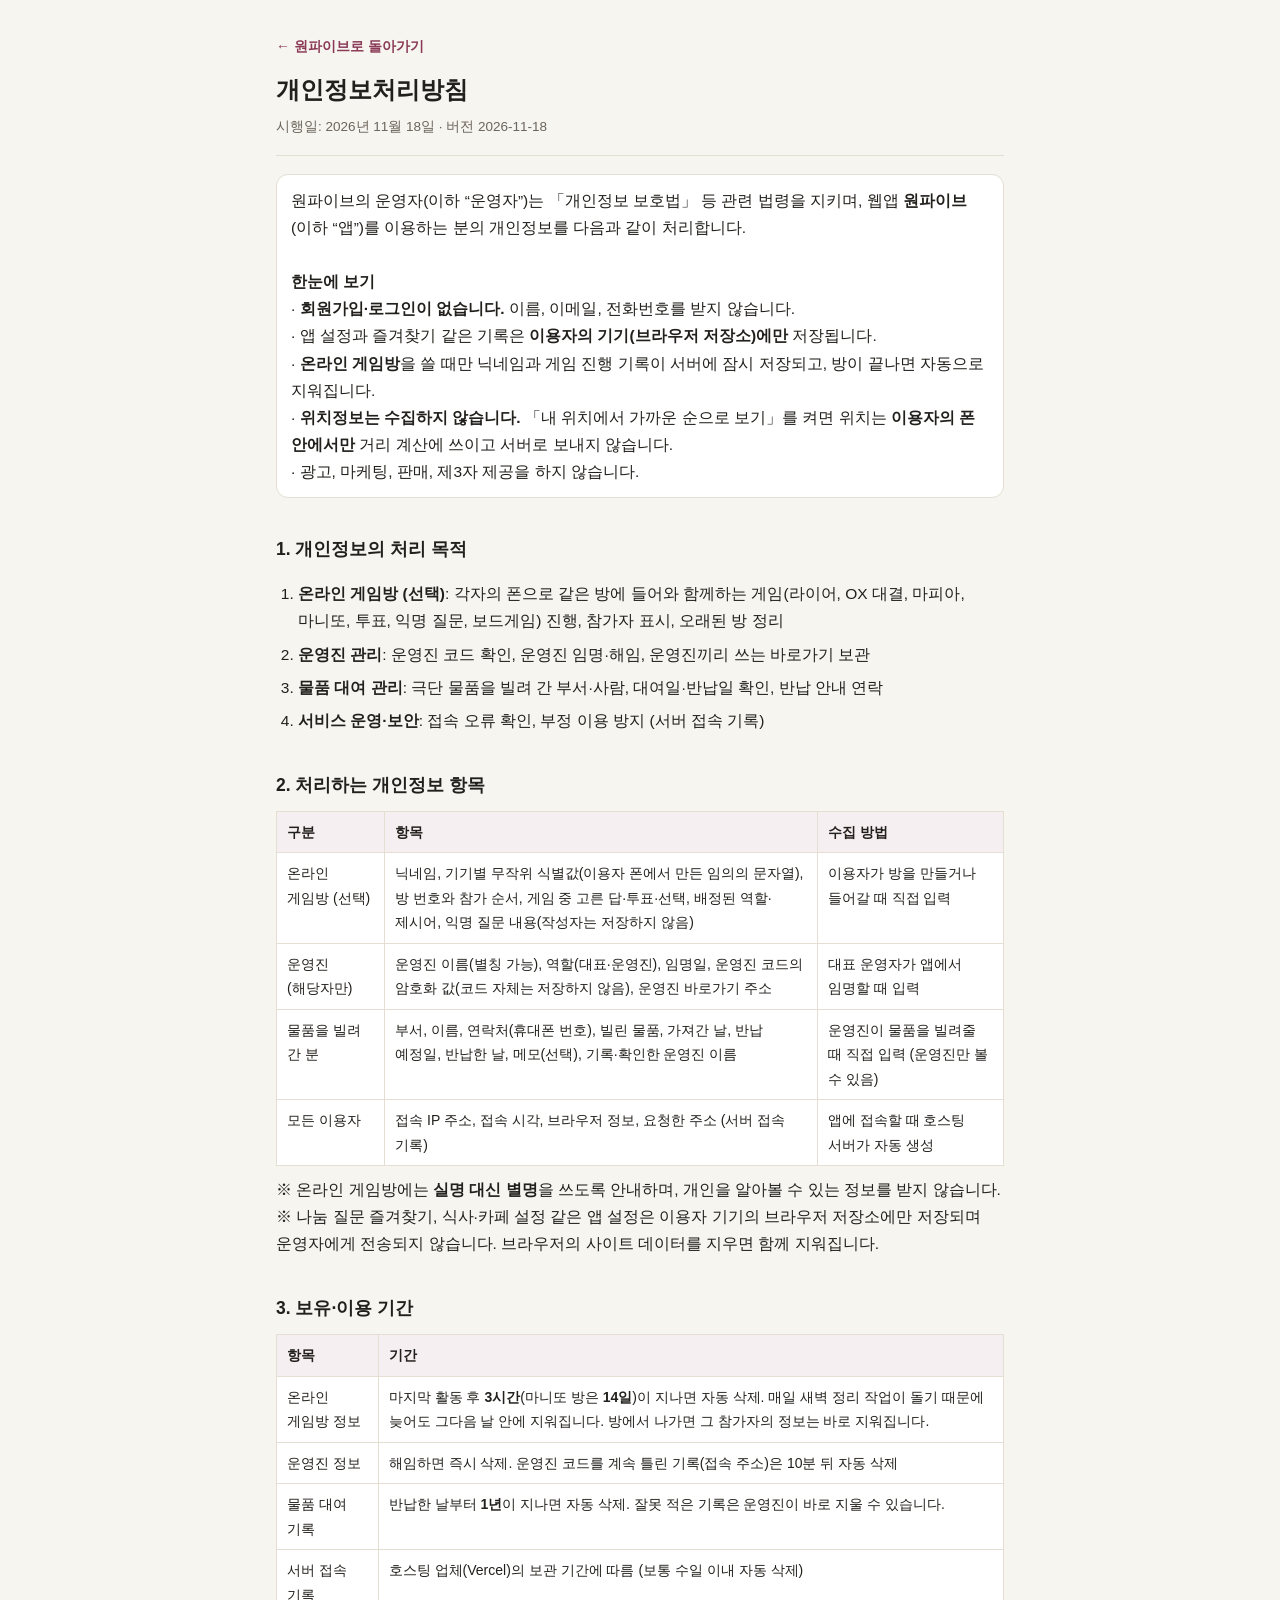
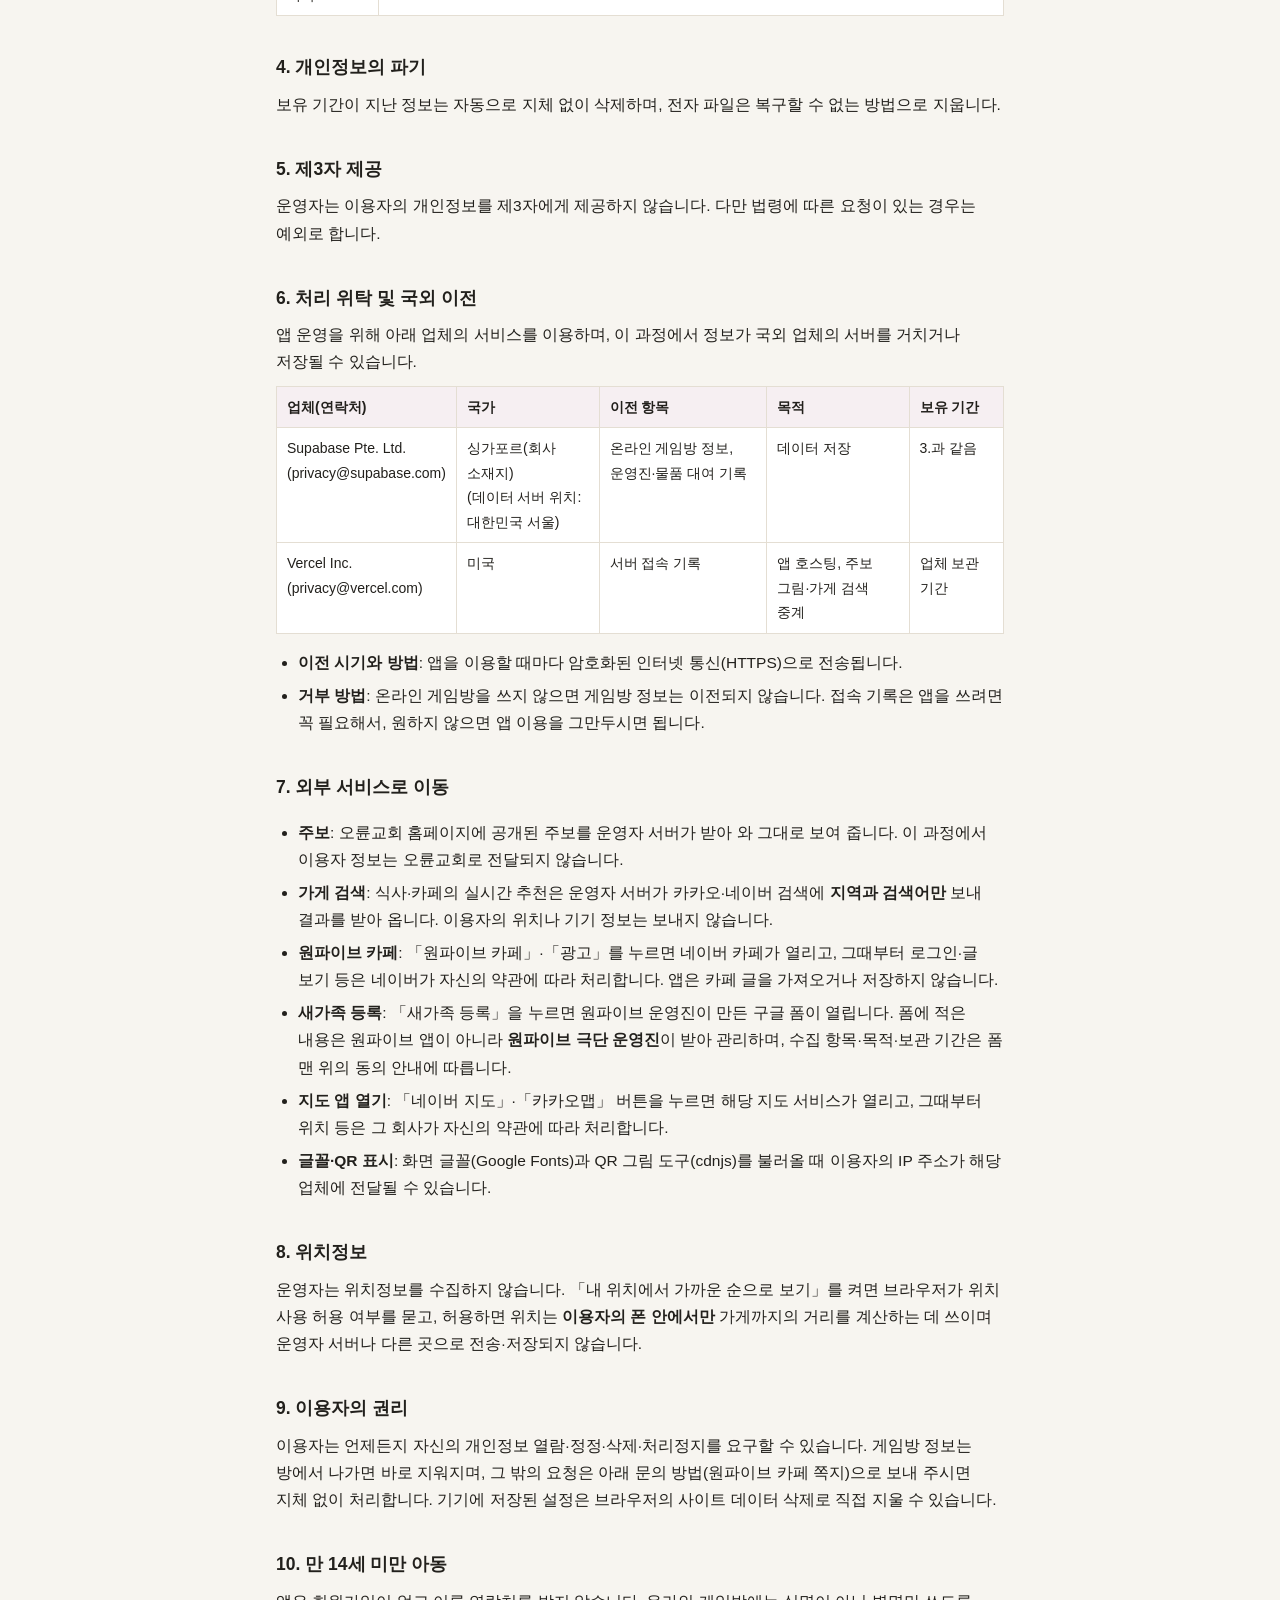
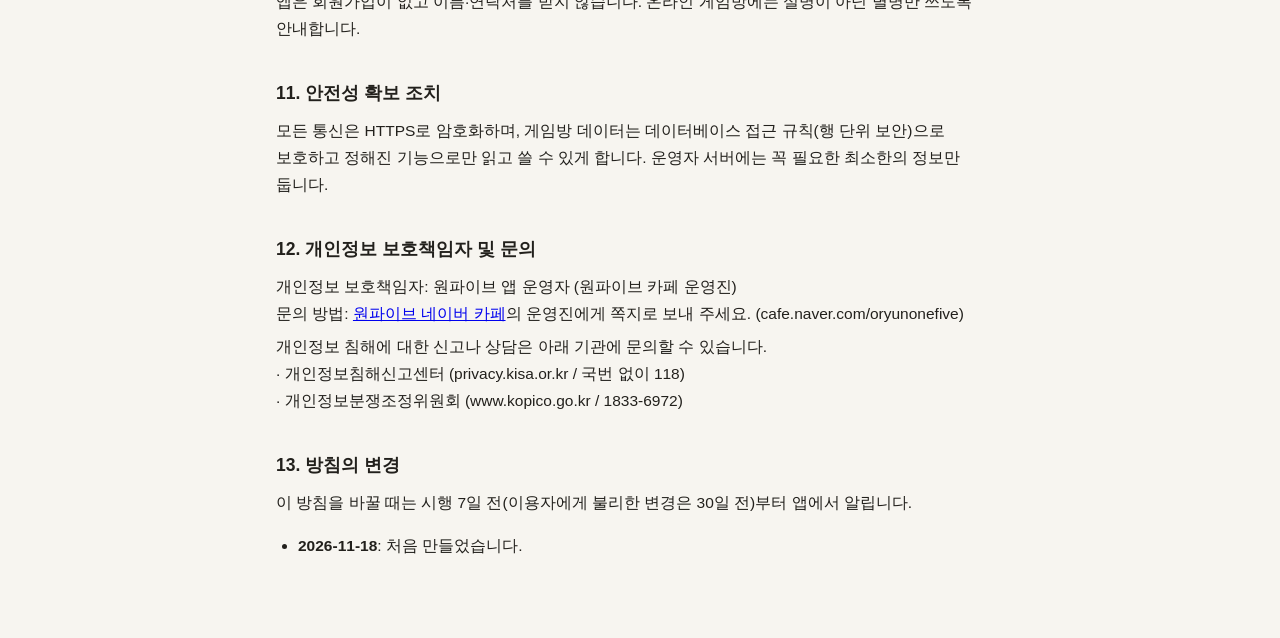
==== commit 986411ac: "📦 물품 대여: 가져간 사람 연락처(필수, 누르면 전화) · 처리방침 반영 Co-Authored-By: Claude Opus 5.5 <noreply@anthropic.com> Cl" ====
--- a/privacy.html
+++ b/privacy.html
@@ -23,7 +23,7 @@
 <ol>
 <li><b>온라인 게임방 (선택)</b>: 각자의 폰으로 같은 방에 들어와 함께하는 게임(라이어, OX 대결, 마피아, 마니또, 투표, 익명 질문, 보드게임) 진행, 참가자 표시, 오래된 방 정리</li>
 <li><b>운영진 관리</b>: 운영진 코드 확인, 운영진 임명·해임, 운영진끼리 쓰는 바로가기 보관</li>
-<li><b>물품 대여 관리</b>: 극단 물품을 빌려 간 부서·사람, 대여일·반납일 확인</li>
+<li><b>물품 대여 관리</b>: 극단 물품을 빌려 간 부서·사람, 대여일·반납일 확인, 반납 안내 연락</li>
 <li><b>서비스 운영·보안</b>: 접속 오류 확인, 부정 이용 방지 (서버 접속 기록)</li>
 </ol>
 
@@ -32,7 +32,7 @@
 <tr><th>구분</th><th>항목</th><th>수집 방법</th></tr>
 <tr><td>온라인 게임방 (선택)</td><td>닉네임, 기기별 무작위 식별값(이용자 폰에서 만든 임의의 문자열), 방 번호와 참가 순서, 게임 중 고른 답·투표·선택, 배정된 역할·제시어, 익명 질문 내용(작성자는 저장하지 않음)</td><td>이용자가 방을 만들거나 들어갈 때 직접 입력</td></tr>
 <tr><td>운영진 (해당자만)</td><td>운영진 이름(별칭 가능), 역할(대표·운영진), 임명일, 운영진 코드의 암호화 값(코드 자체는 저장하지 않음), 운영진 바로가기 주소</td><td>대표 운영자가 앱에서 임명할 때 입력</td></tr>
-<tr><td>물품을 빌려 간 분</td><td>부서, 이름, 빌린 물품, 가져간 날, 반납 예정일, 반납한 날, 메모(선택), 기록·확인한 운영진 이름</td><td>운영진이 물품을 빌려줄 때 직접 입력 (운영진만 볼 수 있음)</td></tr>
+<tr><td>물품을 빌려 간 분</td><td>부서, 이름, 연락처(휴대폰 번호), 빌린 물품, 가져간 날, 반납 예정일, 반납한 날, 메모(선택), 기록·확인한 운영진 이름</td><td>운영진이 물품을 빌려줄 때 직접 입력 (운영진만 볼 수 있음)</td></tr>
 <tr><td>모든 이용자</td><td>접속 IP 주소, 접속 시각, 브라우저 정보, 요청한 주소 (서버 접속 기록)</td><td>앱에 접속할 때 호스팅 서버가 자동 생성</td></tr>
 </table>
 <p>※ 온라인 게임방에는 <b>실명 대신 별명</b>을 쓰도록 안내하며, 개인을 알아볼 수 있는 정보를 받지 않습니다.<br>
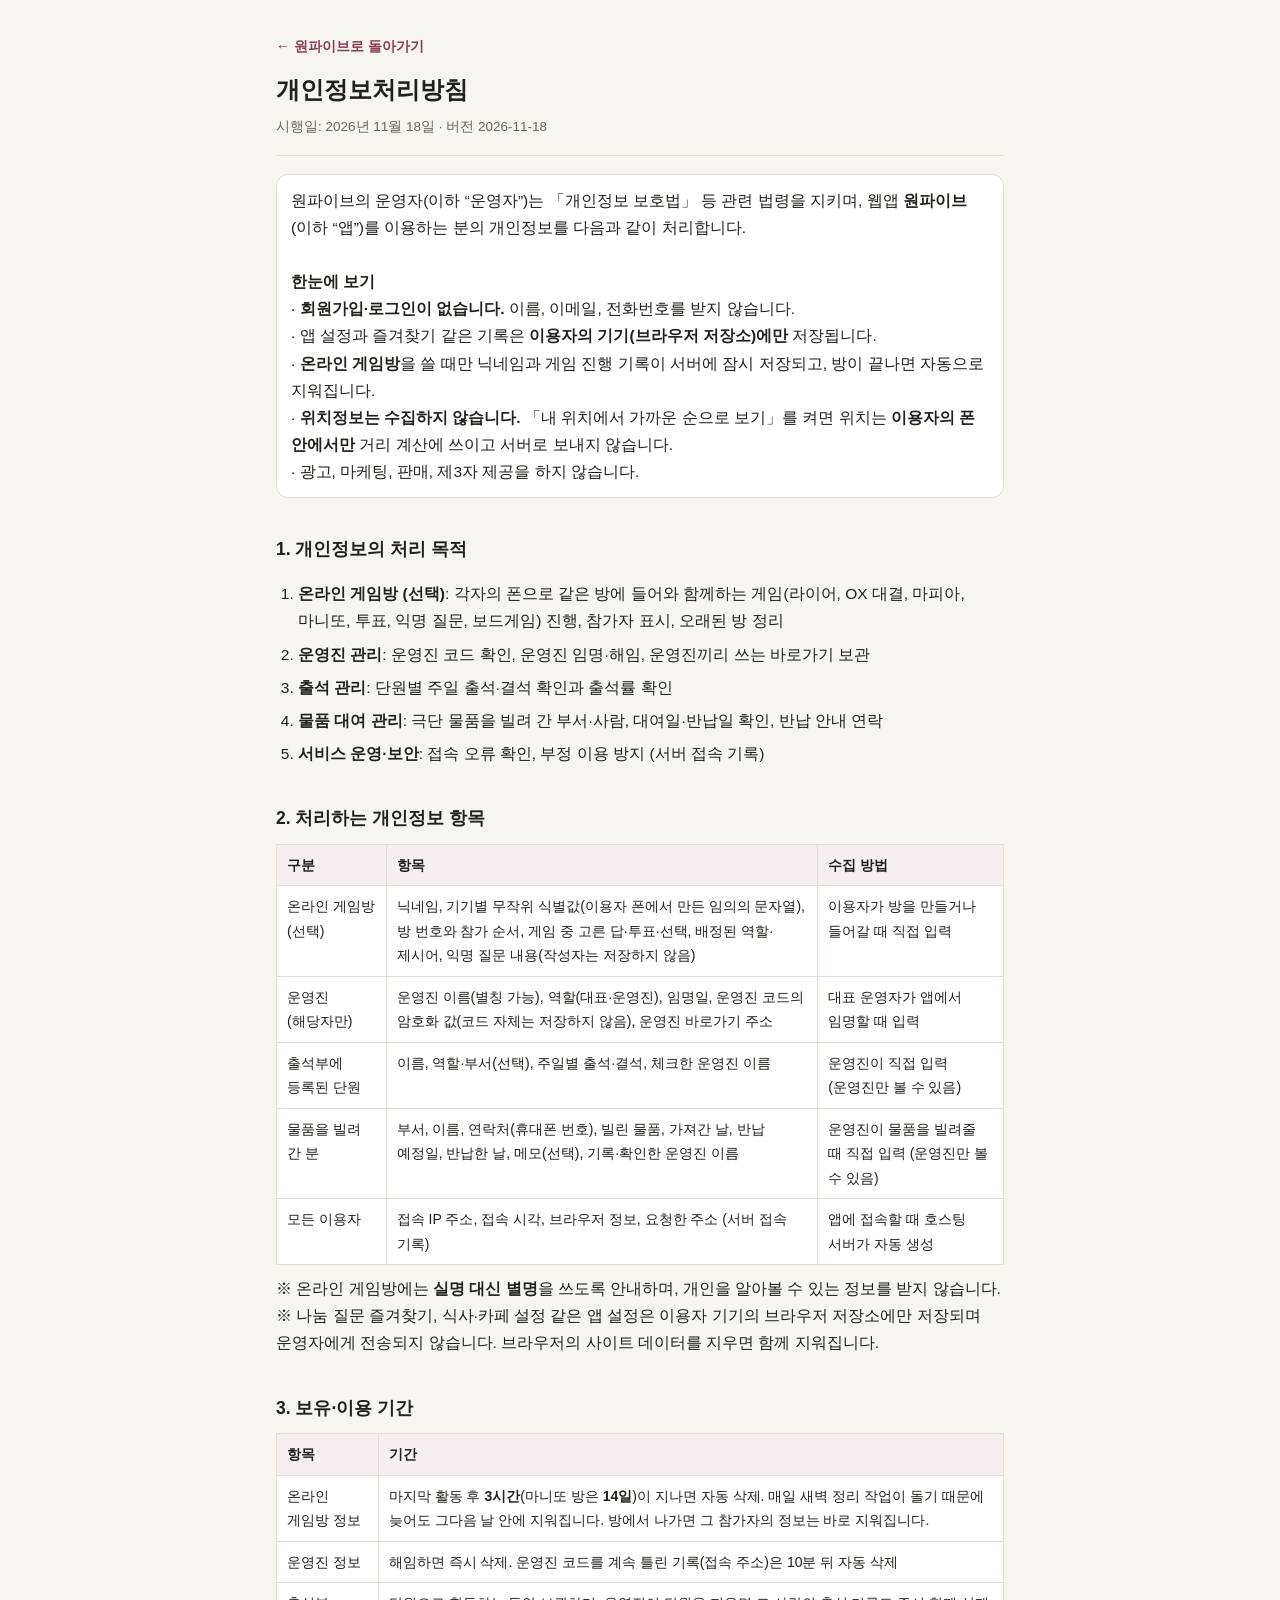
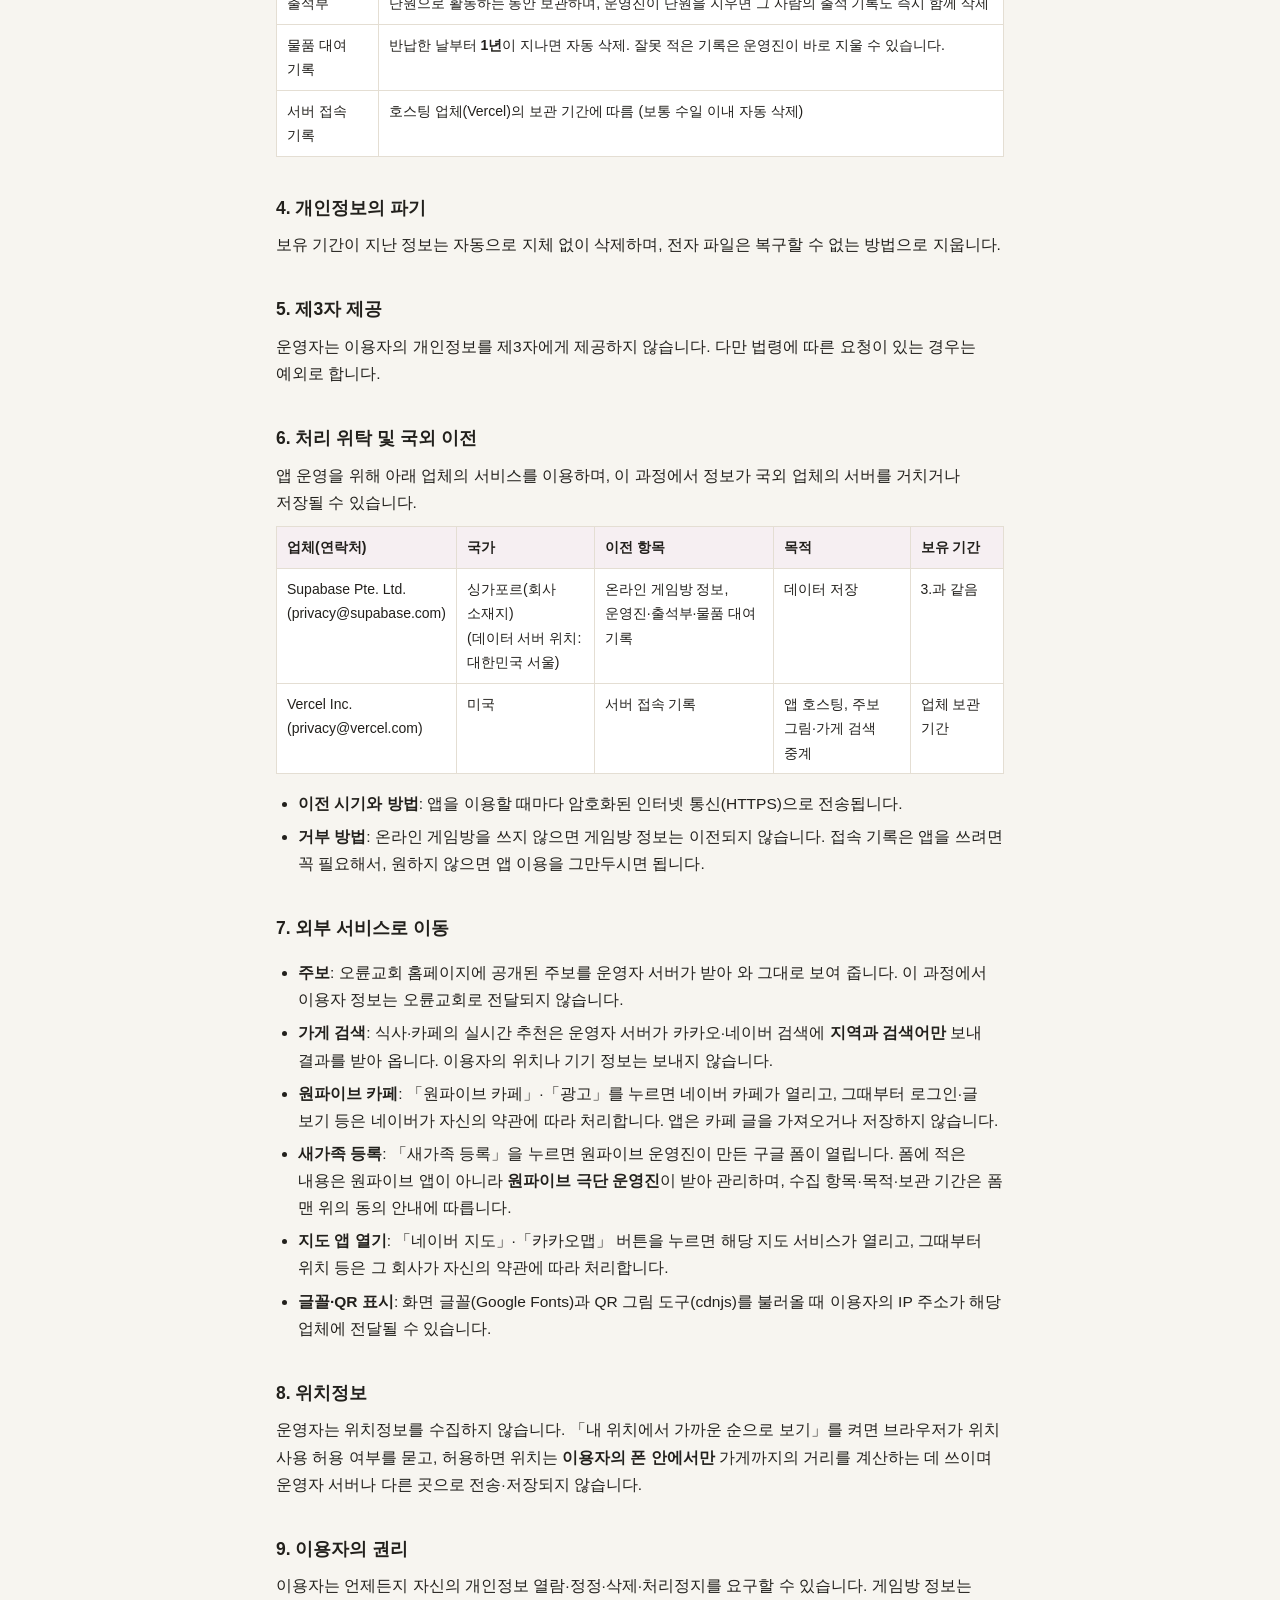
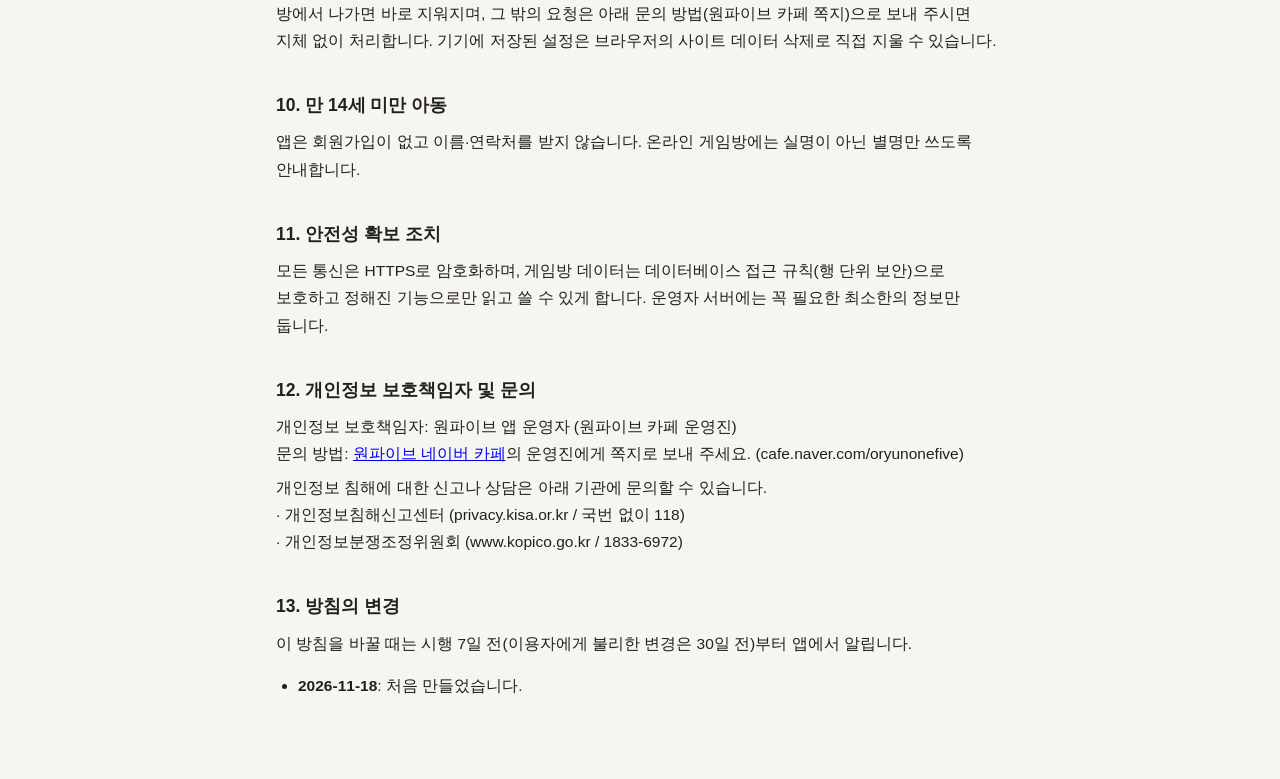
==== commit 09807a83: "🔒 운영진: ✅ 출석부 (단원 등록·쉼, 주일별 출석/결석 체크, 월·분기·상하반기·연도별 출석률) · 처리방침 반영 Co-Authored-By: Claude Opus 5.5 <n" ====
--- a/privacy.html
+++ b/privacy.html
@@ -23,6 +23,7 @@
 <ol>
 <li><b>온라인 게임방 (선택)</b>: 각자의 폰으로 같은 방에 들어와 함께하는 게임(라이어, OX 대결, 마피아, 마니또, 투표, 익명 질문, 보드게임) 진행, 참가자 표시, 오래된 방 정리</li>
 <li><b>운영진 관리</b>: 운영진 코드 확인, 운영진 임명·해임, 운영진끼리 쓰는 바로가기 보관</li>
+<li><b>출석 관리</b>: 단원별 주일 출석·결석 확인과 출석률 확인</li>
 <li><b>물품 대여 관리</b>: 극단 물품을 빌려 간 부서·사람, 대여일·반납일 확인, 반납 안내 연락</li>
 <li><b>서비스 운영·보안</b>: 접속 오류 확인, 부정 이용 방지 (서버 접속 기록)</li>
 </ol>
@@ -32,6 +33,7 @@
 <tr><th>구분</th><th>항목</th><th>수집 방법</th></tr>
 <tr><td>온라인 게임방 (선택)</td><td>닉네임, 기기별 무작위 식별값(이용자 폰에서 만든 임의의 문자열), 방 번호와 참가 순서, 게임 중 고른 답·투표·선택, 배정된 역할·제시어, 익명 질문 내용(작성자는 저장하지 않음)</td><td>이용자가 방을 만들거나 들어갈 때 직접 입력</td></tr>
 <tr><td>운영진 (해당자만)</td><td>운영진 이름(별칭 가능), 역할(대표·운영진), 임명일, 운영진 코드의 암호화 값(코드 자체는 저장하지 않음), 운영진 바로가기 주소</td><td>대표 운영자가 앱에서 임명할 때 입력</td></tr>
+<tr><td>출석부에 등록된 단원</td><td>이름, 역할·부서(선택), 주일별 출석·결석, 체크한 운영진 이름</td><td>운영진이 직접 입력 (운영진만 볼 수 있음)</td></tr>
 <tr><td>물품을 빌려 간 분</td><td>부서, 이름, 연락처(휴대폰 번호), 빌린 물품, 가져간 날, 반납 예정일, 반납한 날, 메모(선택), 기록·확인한 운영진 이름</td><td>운영진이 물품을 빌려줄 때 직접 입력 (운영진만 볼 수 있음)</td></tr>
 <tr><td>모든 이용자</td><td>접속 IP 주소, 접속 시각, 브라우저 정보, 요청한 주소 (서버 접속 기록)</td><td>앱에 접속할 때 호스팅 서버가 자동 생성</td></tr>
 </table>
@@ -43,6 +45,7 @@
 <tr><th>항목</th><th>기간</th></tr>
 <tr><td>온라인 게임방 정보</td><td>마지막 활동 후 <b>3시간</b>(마니또 방은 <b>14일</b>)이 지나면 자동 삭제. 매일 새벽 정리 작업이 돌기 때문에 늦어도 그다음 날 안에 지워집니다. 방에서 나가면 그 참가자의 정보는 바로 지워집니다.</td></tr>
 <tr><td>운영진 정보</td><td>해임하면 즉시 삭제. 운영진 코드를 계속 틀린 기록(접속 주소)은 10분 뒤 자동 삭제</td></tr>
+<tr><td>출석부</td><td>단원으로 활동하는 동안 보관하며, 운영진이 단원을 지우면 그 사람의 출석 기록도 즉시 함께 삭제</td></tr>
 <tr><td>물품 대여 기록</td><td>반납한 날부터 <b>1년</b>이 지나면 자동 삭제. 잘못 적은 기록은 운영진이 바로 지울 수 있습니다.</td></tr>
 <tr><td>서버 접속 기록</td><td>호스팅 업체(Vercel)의 보관 기간에 따름 (보통 수일 이내 자동 삭제)</td></tr>
 </table>
@@ -57,7 +60,7 @@
 <p>앱 운영을 위해 아래 업체의 서비스를 이용하며, 이 과정에서 정보가 국외 업체의 서버를 거치거나 저장될 수 있습니다.</p>
 <table>
 <tr><th>업체(연락처)</th><th>국가</th><th>이전 항목</th><th>목적</th><th>보유 기간</th></tr>
-<tr><td>Supabase Pte. Ltd.<br>(privacy@supabase.com)</td><td>싱가포르(회사 소재지)<br>(데이터 서버 위치: 대한민국 서울)</td><td>온라인 게임방 정보, 운영진·물품 대여 기록</td><td>데이터 저장</td><td>3.과 같음</td></tr>
+<tr><td>Supabase Pte. Ltd.<br>(privacy@supabase.com)</td><td>싱가포르(회사 소재지)<br>(데이터 서버 위치: 대한민국 서울)</td><td>온라인 게임방 정보, 운영진·출석부·물품 대여 기록</td><td>데이터 저장</td><td>3.과 같음</td></tr>
 <tr><td>Vercel Inc.<br>(privacy@vercel.com)</td><td>미국</td><td>서버 접속 기록</td><td>앱 호스팅, 주보 그림·가게 검색 중계</td><td>업체 보관 기간</td></tr>
 </table>
 <ul>
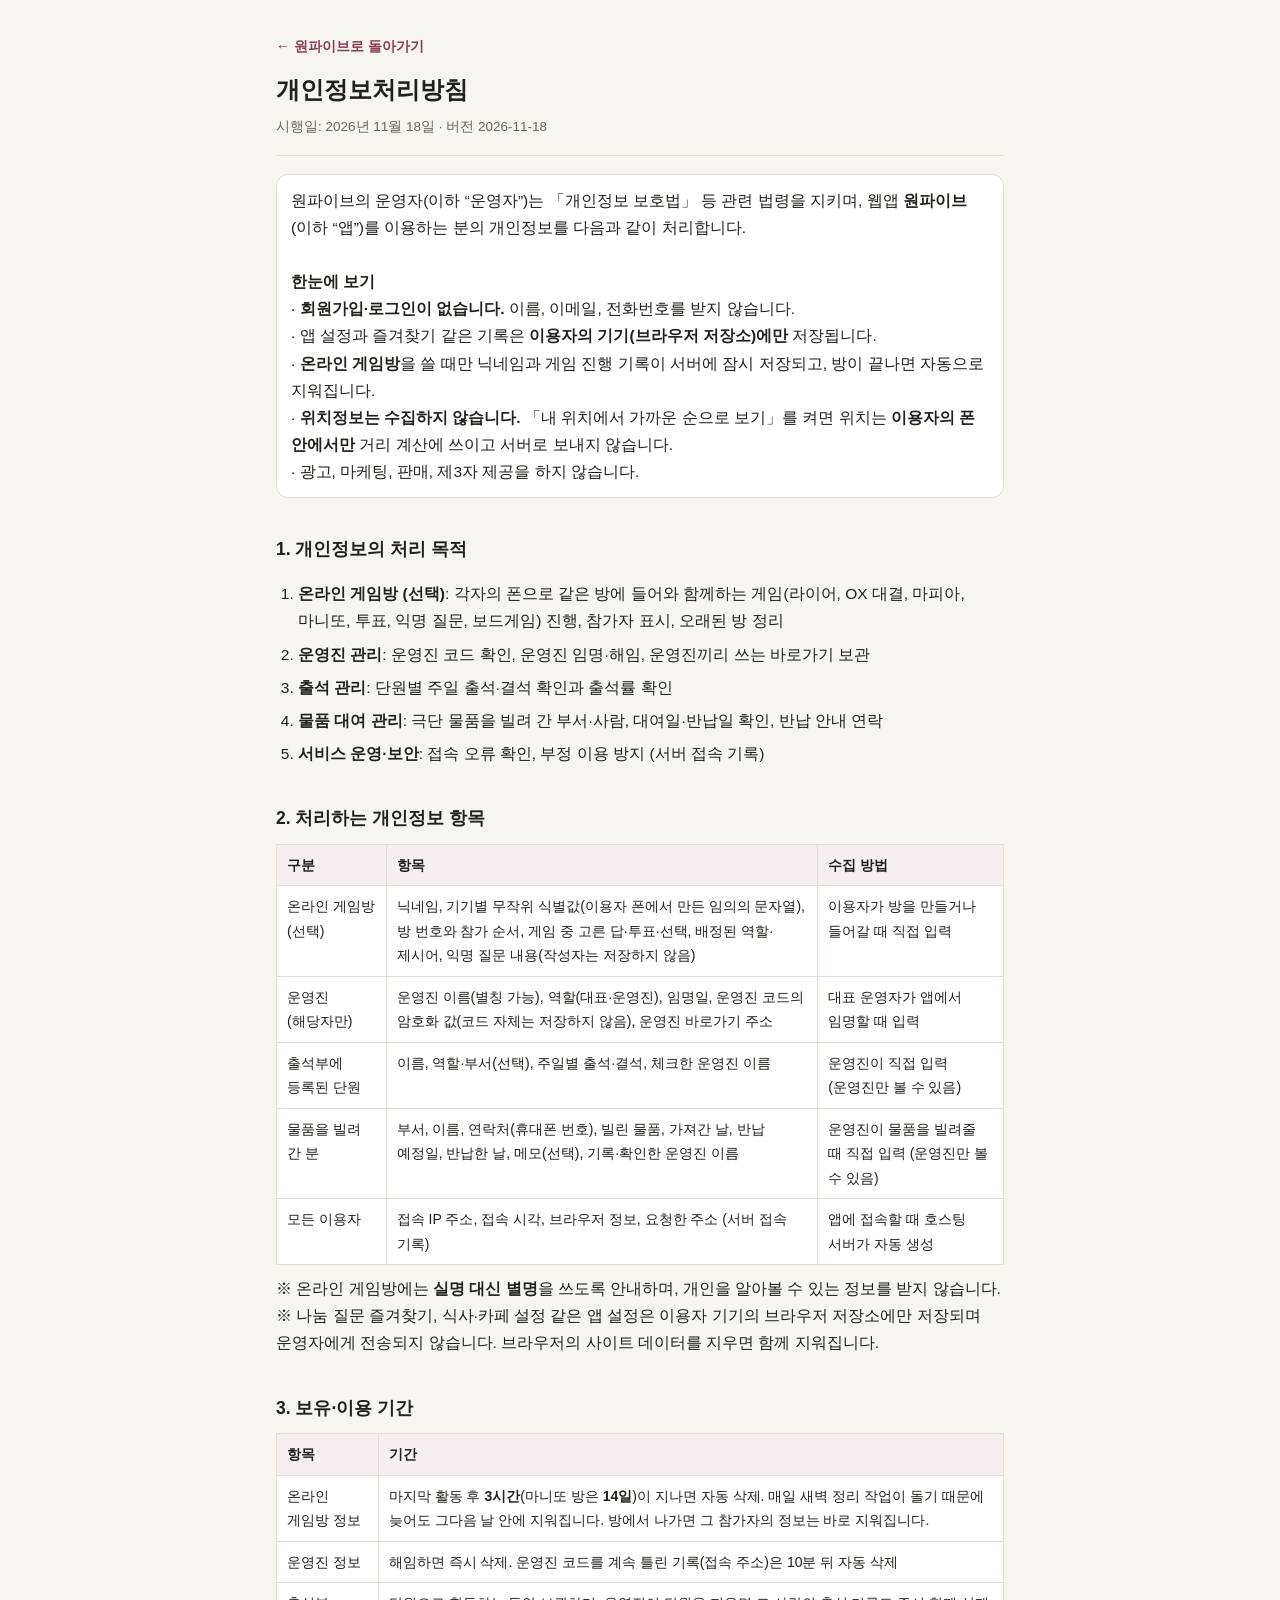
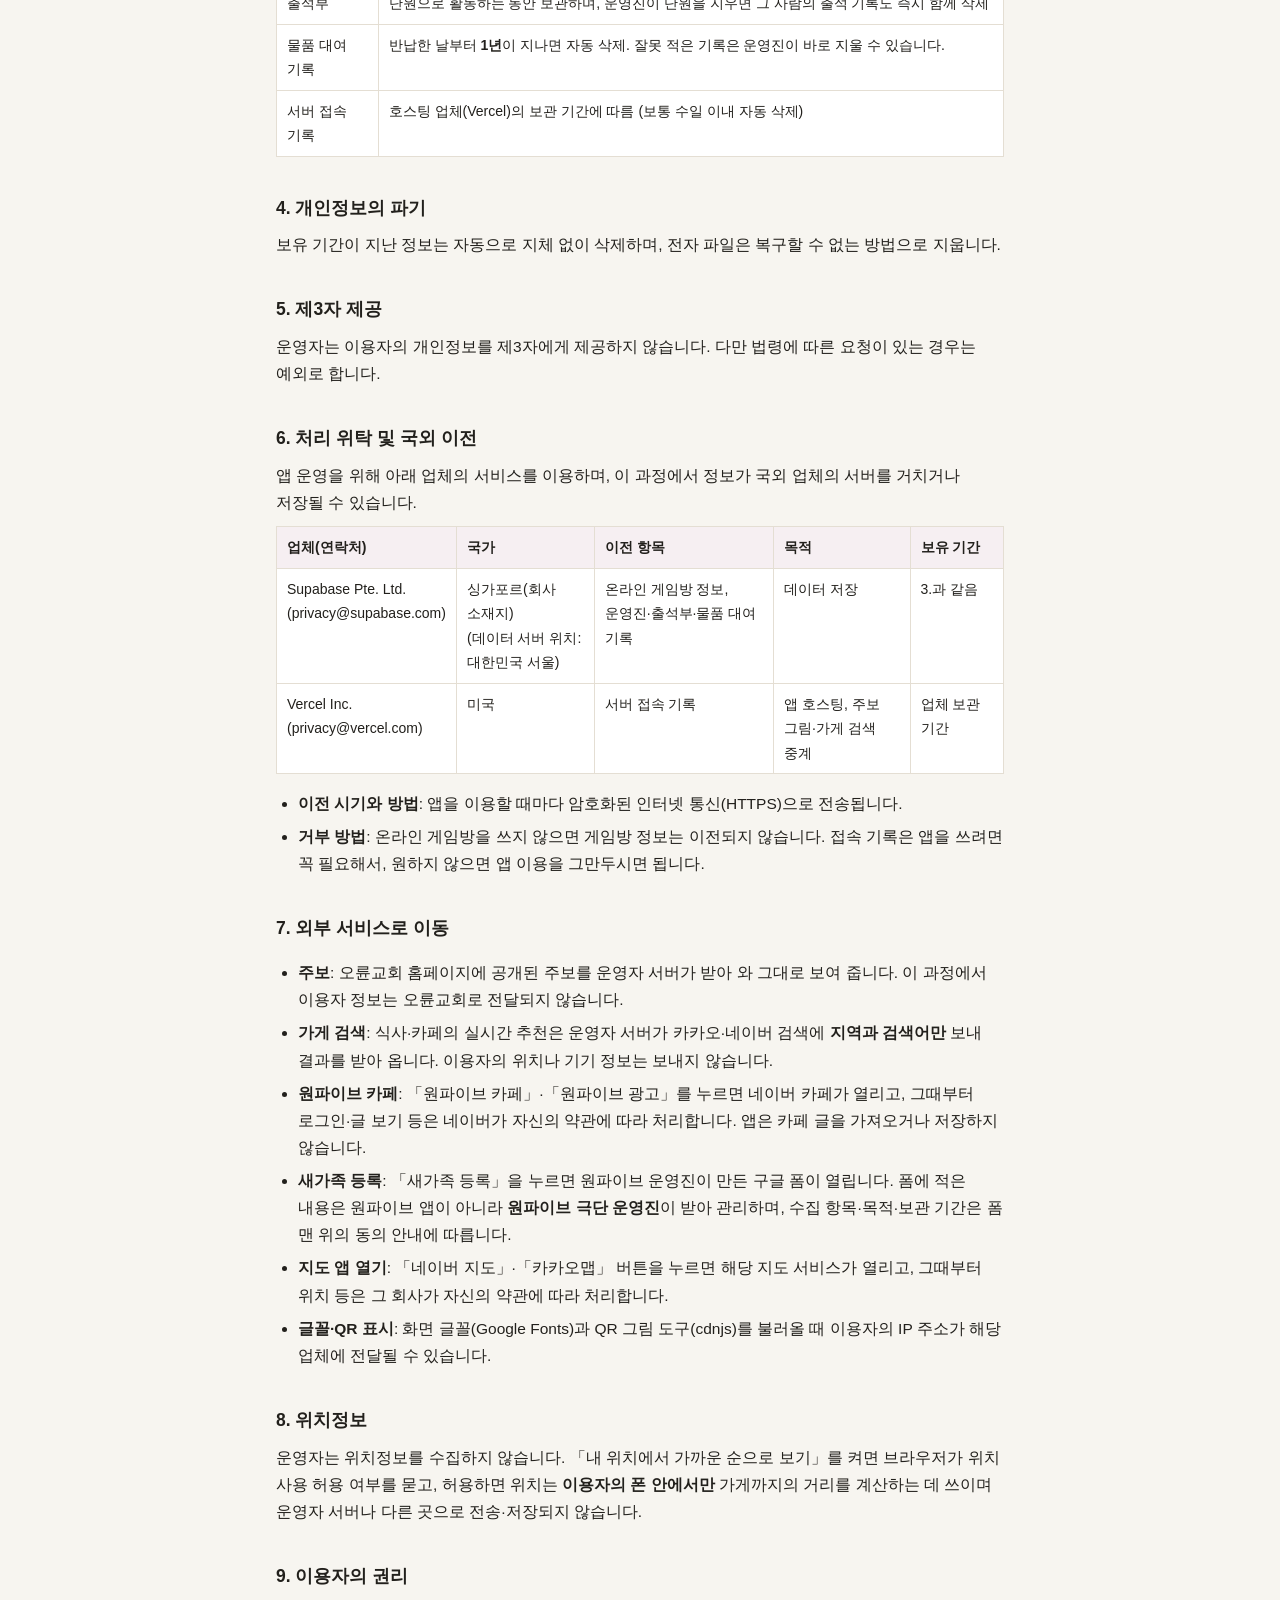
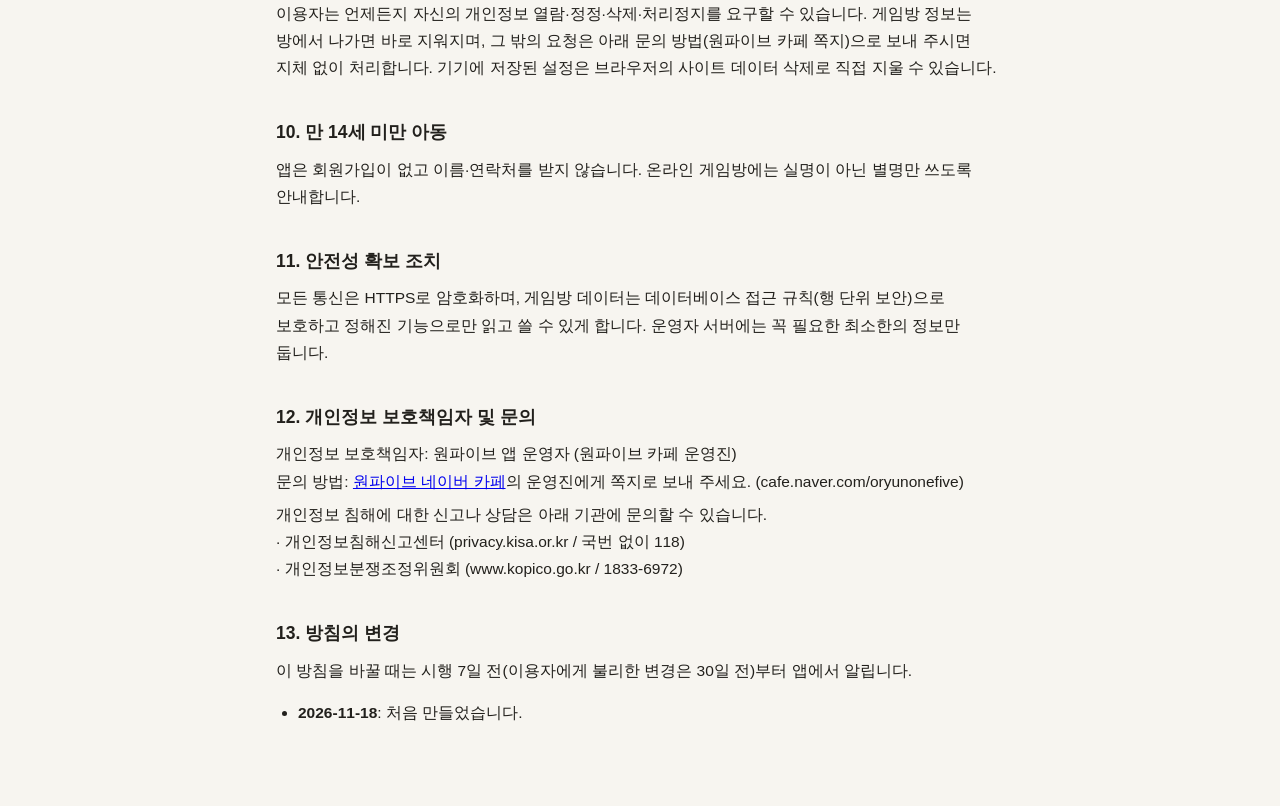
==== commit 0f682dcf: "홈: '광고' → '원파이브 광고' Co-Authored-By: Claude Opus 5.5 <noreply@anthropic.com> Claude-Session: https://" ====
--- a/privacy.html
+++ b/privacy.html
@@ -72,7 +72,7 @@
 <ul>
 <li><b>주보</b>: 오륜교회 홈페이지에 공개된 주보를 운영자 서버가 받아 와 그대로 보여 줍니다. 이 과정에서 이용자 정보는 오륜교회로 전달되지 않습니다.</li>
 <li><b>가게 검색</b>: 식사·카페의 실시간 추천은 운영자 서버가 카카오·네이버 검색에 <b>지역과 검색어만</b> 보내 결과를 받아 옵니다. 이용자의 위치나 기기 정보는 보내지 않습니다.</li>
-<li><b>원파이브 카페</b>: 「원파이브 카페」·「광고」를 누르면 네이버 카페가 열리고, 그때부터 로그인·글 보기 등은 네이버가 자신의 약관에 따라 처리합니다. 앱은 카페 글을 가져오거나 저장하지 않습니다.</li>
+<li><b>원파이브 카페</b>: 「원파이브 카페」·「원파이브 광고」를 누르면 네이버 카페가 열리고, 그때부터 로그인·글 보기 등은 네이버가 자신의 약관에 따라 처리합니다. 앱은 카페 글을 가져오거나 저장하지 않습니다.</li>
 <li><b>새가족 등록</b>: 「새가족 등록」을 누르면 원파이브 운영진이 만든 구글 폼이 열립니다. 폼에 적은 내용은 원파이브 앱이 아니라 <b>원파이브 극단 운영진</b>이 받아 관리하며, 수집 항목·목적·보관 기간은 폼 맨 위의 동의 안내에 따릅니다.</li>
 <li><b>지도 앱 열기</b>: 「네이버 지도」·「카카오맵」 버튼을 누르면 해당 지도 서비스가 열리고, 그때부터 위치 등은 그 회사가 자신의 약관에 따라 처리합니다.</li>
 <li><b>글꼴·QR 표시</b>: 화면 글꼴(Google Fonts)과 QR 그림 도구(cdnjs)를 불러올 때 이용자의 IP 주소가 해당 업체에 전달될 수 있습니다.</li>
